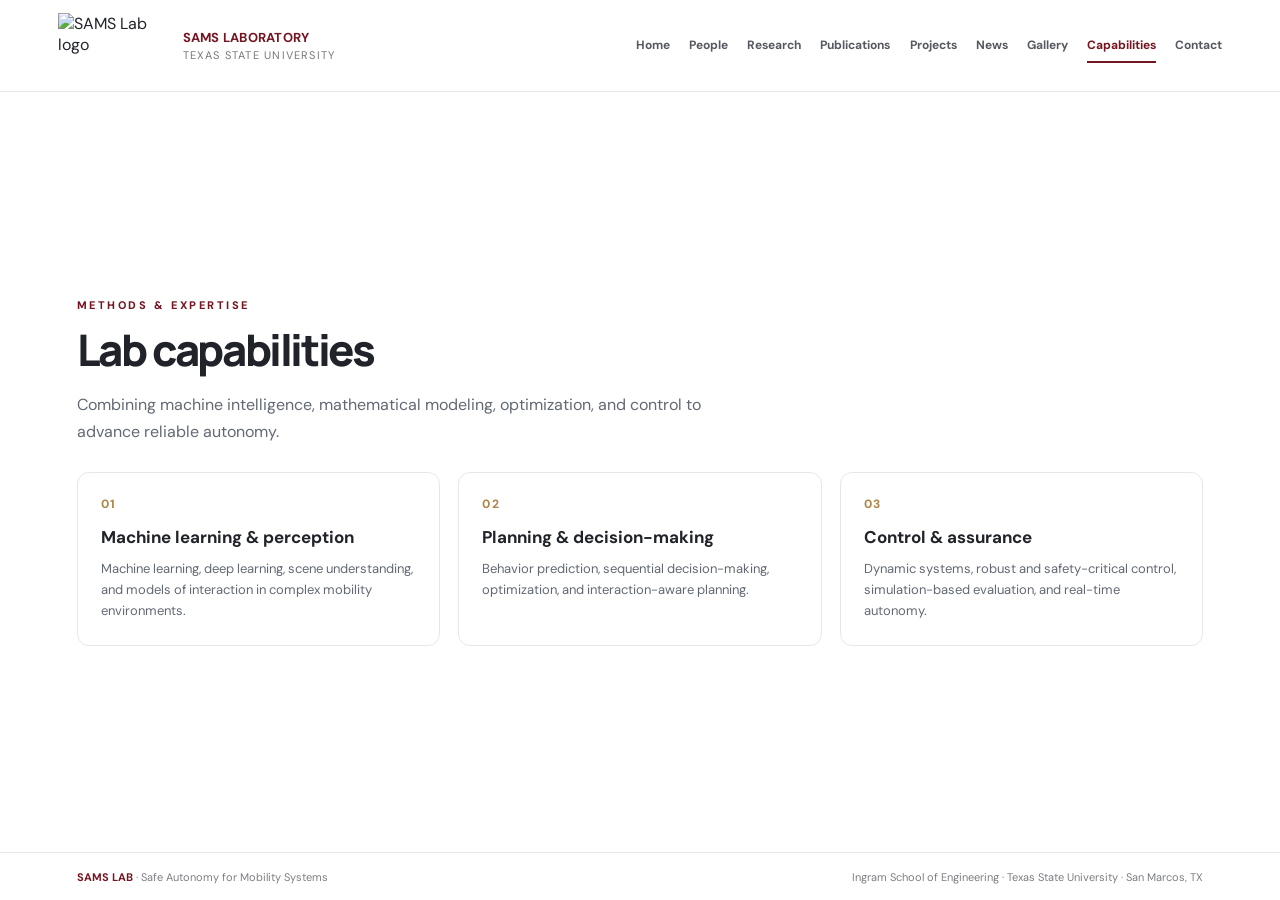
==== capabilities.html @ d5f941f5 "Add files via upload" ====
<!DOCTYPE html><html lang="en"><head><meta charset="UTF-8"><meta name="viewport" content="width=device-width,initial-scale=1"><meta name="theme-color" content="#751521"><title>Capabilities | SAMS Lab — Texas State University</title><meta name="description" content="SAMS Laboratory at Texas State University: safe, intelligent, and human-aware mobility systems."><link rel="stylesheet" href="style.css"></head><body><header><a class="brand" href="index.html"><img src="assets/logo.webp" alt="SAMS Lab logo" ><span class="brand-text"><strong>SAMS Laboratory</strong>Texas State University</span></a><button class="menu" aria-label="Toggle navigation">☰ Menu</button><nav aria-label="Main navigation"><a href="index.html">Home</a><a href="people.html">People</a><a href="research.html">Research</a><a href="publications.html">Publications</a><a href="projects.html">Projects</a><a href="news.html">News</a><a href="gallery.html">Gallery</a><a href="capabilities.html">Capabilities</a><a href="contact.html">Contact</a></nav></header><main><div class="shell"><div class="page-top"><p class="eyebrow">Methods & expertise</p><h1 class="heading">Lab capabilities</h1><p class="lead">Combining machine intelligence, mathematical modeling, optimization, and control to advance reliable autonomy.</p></div><div class="cards"><article class="card"><div class="num">01</div><h3>Machine learning & perception</h3><p>Machine learning, deep learning, scene understanding, and models of interaction in complex mobility environments.</p></article><article class="card"><div class="num">02</div><h3>Planning & decision-making</h3><p>Behavior prediction, sequential decision-making, optimization, and interaction-aware planning.</p></article><article class="card"><div class="num">03</div><h3>Control & assurance</h3><p>Dynamic systems, robust and safety-critical control, simulation-based evaluation, and real-time autonomy.</p></article></div></div></main><footer><span><b>SAMS LAB</b> · Safe Autonomy for Mobility Systems</span><span>Ingram School of Engineering · Texas State University · San Marcos, TX</span></footer><script src="script.js"></script></body></html>
---- style.css ----
@import url('https://fonts.googleapis.com/css2?family=DM+Sans:wght@400;500;600;700&family=Manrope:wght@400;500;600;700;800&display=swap');
:root{--maroon:#751521;--gold:#af8649;--ink:#202329;--muted:#626973;--line:#e9e7e3;--paper:#fff;--soft:#f9f7f5}*{box-sizing:border-box}html,body{margin:0;min-height:100%;font-family:'DM Sans',Arial,sans-serif;color:var(--ink);background:white}body{min-height:100dvh;display:flex;flex-direction:column}a{text-decoration:none;color:inherit}button{font:inherit}header{height:92px;display:flex;align-items:center;justify-content:space-between;gap:18px;padding:12px clamp(22px,4.5vw,80px);border-bottom:1px solid var(--line);background:white;flex-shrink:0}.brand{display:flex;align-items:center;gap:15px;min-width:215px}.brand img{width:110px;height:66px;object-fit:contain}.brand-text{font-size:11px;line-height:1.5;letter-spacing:.11em;text-transform:uppercase;color:#777}.brand-text strong{display:block;font-size:13px;letter-spacing:.02em;color:var(--maroon)}nav{display:flex;gap:clamp(8px,1.5vw,24px);align-items:center;flex-wrap:wrap;justify-content:flex-end}nav a{font-size:12px;font-weight:700;color:#575961;padding:8px 0;border-bottom:2px solid transparent;white-space:nowrap}nav a:hover,nav a.active{color:var(--maroon);border-color:var(--maroon)}.menu{display:none;border:1px solid var(--line);background:white;padding:8px 12px;border-radius:6px}main{flex:1;min-height:0;display:flex;flex-direction:column;justify-content:center;padding:clamp(20px,3vh,36px) clamp(24px,6vw,105px)}.shell{width:100%;max-width:1450px;margin:auto}.eyebrow{font-size:11px;text-transform:uppercase;letter-spacing:.23em;font-weight:800;color:var(--maroon);margin:0 0 13px}.heading{font-family:Manrope,Arial,sans-serif;font-size:clamp(29px,3.4vw,52px);line-height:1.15;letter-spacing:-.055em;margin:0 0 16px;font-weight:800}.lead{color:var(--muted);font-size:clamp(14px,1.25vw,17px);line-height:1.7;max-width:690px}.home-grid{display:grid;grid-template-columns:1.05fr .95fr;align-items:center;gap:5vw}.home-grid .heading{font-size:clamp(37px,4.3vw,68px)}.accent{color:var(--maroon)}.hero-art{background:var(--soft);border-radius:18px;min-height:320px;display:flex;align-items:center;justify-content:center;padding:30px;position:relative;overflow:hidden}.hero-art:after{content:'';position:absolute;width:300px;height:300px;border:1px solid #d6c4b1;border-radius:50%;right:-130px;bottom:-170px}.hero-art img{width:100%;max-height:48vh;object-fit:contain;mix-blend-mode:multiply}.btn{display:inline-flex;align-items:center;justify-content:center;gap:9px;padding:12px 20px;background:var(--maroon);border:1px solid var(--maroon);color:white;border-radius:5px;font-size:13px;font-weight:700;cursor:pointer}.btn.alt{background:white;color:var(--maroon)}.actions{display:flex;gap:12px;margin-top:26px;flex-wrap:wrap}.pills{display:flex;gap:10px;flex-wrap:wrap;margin-top:28px}.pill{font-size:11px;font-weight:700;padding:9px 12px;border:1px solid #e9e3df;border-radius:40px;color:#57535a}.page-top{margin-bottom:26px}.page-top .lead{margin:0}.cards{display:grid;grid-template-columns:repeat(3,minmax(0,1fr));gap:18px}.card{border:1px solid var(--line);border-radius:12px;padding:23px;background:white;min-width:0}.card h3{font-size:17px;line-height:1.3;margin:0 0 10px}.card p{font-size:13px;color:var(--muted);line-height:1.65;margin:0}.card .num{color:var(--gold);font-weight:800;font-size:12px;letter-spacing:.14em;margin-bottom:14px}.research-card{padding:0;overflow:hidden}.research-card img{width:100%;height:clamp(135px,20vh,220px);object-fit:contain;background:#fafafa}.research-card .inside{padding:19px 21px}.research-card h3{font-size:16px}.people-grid{display:grid;grid-template-columns:repeat(4,minmax(0,1fr));gap:18px}.person{padding:0;overflow:hidden}.portrait{height:clamp(150px,26vh,280px);background:#f5f3f1;display:flex;justify-content:center;align-items:center}.portrait img{height:100%;width:100%;object-fit:cover;object-position:center 26%}.portrait.placeholder{color:var(--maroon);font-size:54px;font-weight:800}.person .inside{padding:18px}.role{font-size:10px;text-transform:uppercase;letter-spacing:.12em;font-weight:800;color:var(--maroon);margin-bottom:8px}.person h3{margin-bottom:8px}.person p{font-size:12px}.split{display:grid;grid-template-columns:1fr 1fr;gap:22px}.feature{background:var(--soft);border-radius:12px;padding:28px}.feature h3{margin:0 0 12px}.feature p{color:var(--muted);line-height:1.65;font-size:14px}.bullet{display:flex;gap:12px;align-items:flex-start;margin:14px 0;color:#555;font-size:14px}.dot{width:7px;height:7px;background:var(--gold);border-radius:50%;flex-shrink:0;margin-top:7px}.year{font-size:13px;font-weight:800;color:var(--maroon);margin:18px 0 10px}.pub{padding:16px 20px;border-left:3px solid var(--maroon);background:#fbfaf9;margin-bottom:10px}.pub strong{display:block;font-size:14px}.pub small{color:var(--muted);line-height:1.5}.gallery{display:grid;grid-template-columns:repeat(3,minmax(0,1fr));gap:16px}.gallery figure{margin:0;border:1px solid var(--line);border-radius:10px;overflow:hidden}.gallery img{width:100%;height:clamp(140px,27vh,260px);object-fit:contain}.gallery figcaption{padding:11px 14px;font-size:12px;font-weight:700}.contact-grid{display:grid;grid-template-columns:1fr 1fr;gap:40px}.contact-box{background:var(--soft);padding:30px;border-radius:12px}.contact-box p{line-height:1.8;color:var(--muted)}.mini{font-size:12px;color:var(--muted)}footer{min-height:48px;border-top:1px solid var(--line);padding:12px clamp(24px,6vw,105px);display:flex;align-items:center;justify-content:space-between;gap:12px;font-size:11px;color:#7c7e83;flex-shrink:0}footer b{color:var(--maroon)}@media(min-width:1050px) and (min-height:700px){body{height:100dvh;overflow:hidden}}@media(max-width:1150px){header{height:auto;min-height:85px}nav{gap:10px}nav a{font-size:11px}.brand{min-width:160px}.brand img{width:80px}.brand-text{font-size:9px}}@media(max-width:800px){body{height:auto;overflow:auto}header{min-height:74px}.menu{display:block}nav{display:none;position:absolute;top:74px;left:0;right:0;background:white;z-index:9;padding:18px 25px;box-shadow:0 12px 22px #0001;justify-content:flex-start}nav.open{display:flex}nav a{font-size:13px}main{padding:36px 22px}.home-grid,.split,.contact-grid{grid-template-columns:1fr}.hero-art{min-height:260px}.cards,.people-grid,.gallery{grid-template-columns:repeat(2,minmax(0,1fr))}}@media(max-width:520px){.cards,.people-grid,.gallery{grid-template-columns:1fr}.heading{font-size:33px}.home-grid .heading{font-size:40px}footer{flex-direction:column;text-align:center}}@media(max-height:760px) and (min-width:1050px){main{padding-top:12px;padding-bottom:12px}.page-top{margin-bottom:14px}.heading{font-size:35px}.lead{font-size:13px;line-height:1.5}.card{padding:17px}.research-card{padding:0}.research-card img{height:150px}.person .portrait{height:170px}.hero-art img{max-height:42vh}}
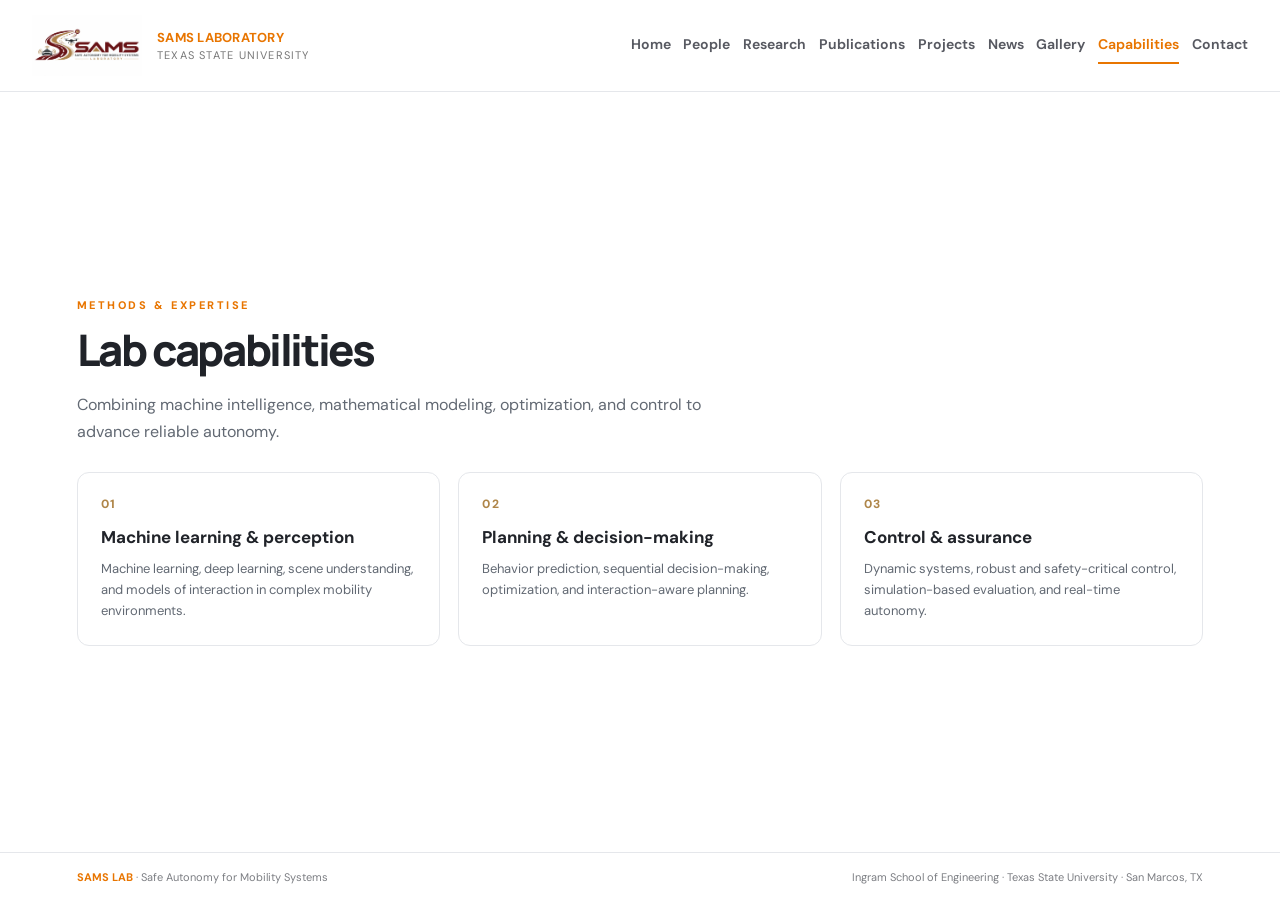
==== commit 15ff5e3b: "fix peoples page and chnage web theme" ====
--- a/capabilities.html
+++ b/capabilities.html
@@ -1 +1 @@
-<!DOCTYPE html><html lang="en"><head><meta charset="UTF-8"><meta name="viewport" content="width=device-width,initial-scale=1"><meta name="theme-color" content="#751521"><title>Capabilities | SAMS Lab — Texas State University</title><meta name="description" content="SAMS Laboratory at Texas State University: safe, intelligent, and human-aware mobility systems."><link rel="stylesheet" href="style.css"></head><body><header><a class="brand" href="index.html"><img src="assets/logo.webp" alt="SAMS Lab logo" ><span class="brand-text"><strong>SAMS Laboratory</strong>Texas State University</span></a><button class="menu" aria-label="Toggle navigation">☰ Menu</button><nav aria-label="Main navigation"><a href="index.html">Home</a><a href="people.html">People</a><a href="research.html">Research</a><a href="publications.html">Publications</a><a href="projects.html">Projects</a><a href="news.html">News</a><a href="gallery.html">Gallery</a><a href="capabilities.html">Capabilities</a><a href="contact.html">Contact</a></nav></header><main><div class="shell"><div class="page-top"><p class="eyebrow">Methods & expertise</p><h1 class="heading">Lab capabilities</h1><p class="lead">Combining machine intelligence, mathematical modeling, optimization, and control to advance reliable autonomy.</p></div><div class="cards"><article class="card"><div class="num">01</div><h3>Machine learning & perception</h3><p>Machine learning, deep learning, scene understanding, and models of interaction in complex mobility environments.</p></article><article class="card"><div class="num">02</div><h3>Planning & decision-making</h3><p>Behavior prediction, sequential decision-making, optimization, and interaction-aware planning.</p></article><article class="card"><div class="num">03</div><h3>Control & assurance</h3><p>Dynamic systems, robust and safety-critical control, simulation-based evaluation, and real-time autonomy.</p></article></div></div></main><footer><span><b>SAMS LAB</b> · Safe Autonomy for Mobility Systems</span><span>Ingram School of Engineering · Texas State University · San Marcos, TX</span></footer><script src="script.js"></script></body></html>+<!DOCTYPE html><html lang="en"><head><meta charset="UTF-8"><meta name="viewport" content="width=device-width,initial-scale=1"><meta name="theme-color" content="#e87500"><title>Capabilities | SAMS Lab — Texas State University</title><meta name="description" content="SAMS Laboratory at Texas State University: safe, intelligent, and human-aware mobility systems."><link rel="stylesheet" href="style.css"></head><body><header><a class="brand" href="index.html"><img src="assets/logo.webp" alt="SAMS Lab logo" ><span class="brand-text"><strong>SAMS Laboratory</strong>Texas State University</span></a><button class="menu" aria-label="Toggle navigation">☰ Menu</button><nav aria-label="Main navigation"><a href="index.html">Home</a><a href="people.html">People</a><a href="research.html">Research</a><a href="publications.html">Publications</a><a href="projects.html">Projects</a><a href="news.html">News</a><a href="gallery.html">Gallery</a><a href="capabilities.html">Capabilities</a><a href="contact.html">Contact</a></nav></header><main><div class="shell"><div class="page-top"><p class="eyebrow">Methods & expertise</p><h1 class="heading">Lab capabilities</h1><p class="lead">Combining machine intelligence, mathematical modeling, optimization, and control to advance reliable autonomy.</p></div><div class="cards"><article class="card"><div class="num">01</div><h3>Machine learning & perception</h3><p>Machine learning, deep learning, scene understanding, and models of interaction in complex mobility environments.</p></article><article class="card"><div class="num">02</div><h3>Planning & decision-making</h3><p>Behavior prediction, sequential decision-making, optimization, and interaction-aware planning.</p></article><article class="card"><div class="num">03</div><h3>Control & assurance</h3><p>Dynamic systems, robust and safety-critical control, simulation-based evaluation, and real-time autonomy.</p></article></div></div></main><footer><span><b>SAMS LAB</b> · Safe Autonomy for Mobility Systems</span><span>Ingram School of Engineering · Texas State University · San Marcos, TX</span></footer><script src="script.js"></script></body></html>
--- a/style.css
+++ b/style.css
@@ -1,2 +1,42 @@
 @import url('https://fonts.googleapis.com/css2?family=DM+Sans:wght@400;500;600;700&family=Manrope:wght@400;500;600;700;800&display=swap');
-:root{--maroon:#751521;--gold:#af8649;--ink:#202329;--muted:#626973;--line:#e9e7e3;--paper:#fff;--soft:#f9f7f5}*{box-sizing:border-box}html,body{margin:0;min-height:100%;font-family:'DM Sans',Arial,sans-serif;color:var(--ink);background:white}body{min-height:100dvh;display:flex;flex-direction:column}a{text-decoration:none;color:inherit}button{font:inherit}header{height:92px;display:flex;align-items:center;justify-content:space-between;gap:18px;padding:12px clamp(22px,4.5vw,80px);border-bottom:1px solid var(--line);background:white;flex-shrink:0}.brand{display:flex;align-items:center;gap:15px;min-width:215px}.brand img{width:110px;height:66px;object-fit:contain}.brand-text{font-size:11px;line-height:1.5;letter-spacing:.11em;text-transform:uppercase;color:#777}.brand-text strong{display:block;font-size:13px;letter-spacing:.02em;color:var(--maroon)}nav{display:flex;gap:clamp(8px,1.5vw,24px);align-items:center;flex-wrap:wrap;justify-content:flex-end}nav a{font-size:12px;font-weight:700;color:#575961;padding:8px 0;border-bottom:2px solid transparent;white-space:nowrap}nav a:hover,nav a.active{color:var(--maroon);border-color:var(--maroon)}.menu{display:none;border:1px solid var(--line);background:white;padding:8px 12px;border-radius:6px}main{flex:1;min-height:0;display:flex;flex-direction:column;justify-content:center;padding:clamp(20px,3vh,36px) clamp(24px,6vw,105px)}.shell{width:100%;max-width:1450px;margin:auto}.eyebrow{font-size:11px;text-transform:uppercase;letter-spacing:.23em;font-weight:800;color:var(--maroon);margin:0 0 13px}.heading{font-family:Manrope,Arial,sans-serif;font-size:clamp(29px,3.4vw,52px);line-height:1.15;letter-spacing:-.055em;margin:0 0 16px;font-weight:800}.lead{color:var(--muted);font-size:clamp(14px,1.25vw,17px);line-height:1.7;max-width:690px}.home-grid{display:grid;grid-template-columns:1.05fr .95fr;align-items:center;gap:5vw}.home-grid .heading{font-size:clamp(37px,4.3vw,68px)}.accent{color:var(--maroon)}.hero-art{background:var(--soft);border-radius:18px;min-height:320px;display:flex;align-items:center;justify-content:center;padding:30px;position:relative;overflow:hidden}.hero-art:after{content:'';position:absolute;width:300px;height:300px;border:1px solid #d6c4b1;border-radius:50%;right:-130px;bottom:-170px}.hero-art img{width:100%;max-height:48vh;object-fit:contain;mix-blend-mode:multiply}.btn{display:inline-flex;align-items:center;justify-content:center;gap:9px;padding:12px 20px;background:var(--maroon);border:1px solid var(--maroon);color:white;border-radius:5px;font-size:13px;font-weight:700;cursor:pointer}.btn.alt{background:white;color:var(--maroon)}.actions{display:flex;gap:12px;margin-top:26px;flex-wrap:wrap}.pills{display:flex;gap:10px;flex-wrap:wrap;margin-top:28px}.pill{font-size:11px;font-weight:700;padding:9px 12px;border:1px solid #e9e3df;border-radius:40px;color:#57535a}.page-top{margin-bottom:26px}.page-top .lead{margin:0}.cards{display:grid;grid-template-columns:repeat(3,minmax(0,1fr));gap:18px}.card{border:1px solid var(--line);border-radius:12px;padding:23px;background:white;min-width:0}.card h3{font-size:17px;line-height:1.3;margin:0 0 10px}.card p{font-size:13px;color:var(--muted);line-height:1.65;margin:0}.card .num{color:var(--gold);font-weight:800;font-size:12px;letter-spacing:.14em;margin-bottom:14px}.research-card{padding:0;overflow:hidden}.research-card img{width:100%;height:clamp(135px,20vh,220px);object-fit:contain;background:#fafafa}.research-card .inside{padding:19px 21px}.research-card h3{font-size:16px}.people-grid{display:grid;grid-template-columns:repeat(4,minmax(0,1fr));gap:18px}.person{padding:0;overflow:hidden}.portrait{height:clamp(150px,26vh,280px);background:#f5f3f1;display:flex;justify-content:center;align-items:center}.portrait img{height:100%;width:100%;object-fit:cover;object-position:center 26%}.portrait.placeholder{color:var(--maroon);font-size:54px;font-weight:800}.person .inside{padding:18px}.role{font-size:10px;text-transform:uppercase;letter-spacing:.12em;font-weight:800;color:var(--maroon);margin-bottom:8px}.person h3{margin-bottom:8px}.person p{font-size:12px}.split{display:grid;grid-template-columns:1fr 1fr;gap:22px}.feature{background:var(--soft);border-radius:12px;padding:28px}.feature h3{margin:0 0 12px}.feature p{color:var(--muted);line-height:1.65;font-size:14px}.bullet{display:flex;gap:12px;align-items:flex-start;margin:14px 0;color:#555;font-size:14px}.dot{width:7px;height:7px;background:var(--gold);border-radius:50%;flex-shrink:0;margin-top:7px}.year{font-size:13px;font-weight:800;color:var(--maroon);margin:18px 0 10px}.pub{padding:16px 20px;border-left:3px solid var(--maroon);background:#fbfaf9;margin-bottom:10px}.pub strong{display:block;font-size:14px}.pub small{color:var(--muted);line-height:1.5}.gallery{display:grid;grid-template-columns:repeat(3,minmax(0,1fr));gap:16px}.gallery figure{margin:0;border:1px solid var(--line);border-radius:10px;overflow:hidden}.gallery img{width:100%;height:clamp(140px,27vh,260px);object-fit:contain}.gallery figcaption{padding:11px 14px;font-size:12px;font-weight:700}.contact-grid{display:grid;grid-template-columns:1fr 1fr;gap:40px}.contact-box{background:var(--soft);padding:30px;border-radius:12px}.contact-box p{line-height:1.8;color:var(--muted)}.mini{font-size:12px;color:var(--muted)}footer{min-height:48px;border-top:1px solid var(--line);padding:12px clamp(24px,6vw,105px);display:flex;align-items:center;justify-content:space-between;gap:12px;font-size:11px;color:#7c7e83;flex-shrink:0}footer b{color:var(--maroon)}@media(min-width:1050px) and (min-height:700px){body{height:100dvh;overflow:hidden}}@media(max-width:1150px){header{height:auto;min-height:85px}nav{gap:10px}nav a{font-size:11px}.brand{min-width:160px}.brand img{width:80px}.brand-text{font-size:9px}}@media(max-width:800px){body{height:auto;overflow:auto}header{min-height:74px}.menu{display:block}nav{display:none;position:absolute;top:74px;left:0;right:0;background:white;z-index:9;padding:18px 25px;box-shadow:0 12px 22px #0001;justify-content:flex-start}nav.open{display:flex}nav a{font-size:13px}main{padding:36px 22px}.home-grid,.split,.contact-grid{grid-template-columns:1fr}.hero-art{min-height:260px}.cards,.people-grid,.gallery{grid-template-columns:repeat(2,minmax(0,1fr))}}@media(max-width:520px){.cards,.people-grid,.gallery{grid-template-columns:1fr}.heading{font-size:33px}.home-grid .heading{font-size:40px}footer{flex-direction:column;text-align:center}}@media(max-height:760px) and (min-width:1050px){main{padding-top:12px;padding-bottom:12px}.page-top{margin-bottom:14px}.heading{font-size:35px}.lead{font-size:13px;line-height:1.5}.card{padding:17px}.research-card{padding:0}.research-card img{height:150px}.person .portrait{height:170px}.hero-art img{max-height:42vh}}+:root{--orange:#e87500;--gold:#af8649;--ink:#202329;--muted:#626973;--line:#e5e7eb;--paper:#fff;--soft:#ffffff}*{box-sizing:border-box}html,body{margin:0;min-height:100%;font-family:'DM Sans',Arial,sans-serif;color:var(--ink);background:white}body{min-height:100dvh;display:flex;flex-direction:column}a{text-decoration:none;color:inherit}button{font:inherit}header{height:92px;display:flex;align-items:center;justify-content:space-between;gap:18px;padding:12px clamp(22px,4.5vw,80px);border-bottom:1px solid var(--line);background:white;flex-shrink:0}.brand{display:flex;align-items:center;gap:15px;min-width:215px}.brand img{width:110px;height:66px;object-fit:contain}.brand-text{font-size:11px;line-height:1.5;letter-spacing:.11em;text-transform:uppercase;color:#777}.brand-text strong{display:block;font-size:13px;letter-spacing:.02em;color:var(--orange)}nav{display:flex;gap:clamp(8px,1.5vw,24px);align-items:center;flex-wrap:wrap;justify-content:flex-end}nav a{font-size:12px;font-weight:700;color:#575961;padding:8px 0;border-bottom:2px solid transparent;white-space:nowrap}nav a:hover,nav a.active{color:var(--orange);border-color:var(--orange)}.menu{display:none;border:1px solid var(--line);background:white;padding:8px 12px;border-radius:6px}main{flex:1;min-height:0;display:flex;flex-direction:column;justify-content:center;padding:clamp(20px,3vh,36px) clamp(24px,6vw,105px)}.shell{width:100%;max-width:1450px;margin:auto}.eyebrow{font-size:11px;text-transform:uppercase;letter-spacing:.23em;font-weight:800;color:var(--orange);margin:0 0 13px}.heading{font-family:Manrope,Arial,sans-serif;font-size:clamp(29px,3.4vw,52px);line-height:1.15;letter-spacing:-.055em;margin:0 0 16px;font-weight:800}.lead{color:var(--muted);font-size:clamp(14px,1.25vw,17px);line-height:1.7;max-width:690px}.home-grid{display:grid;grid-template-columns:1.05fr .95fr;align-items:center;gap:5vw}.home-grid .heading{font-size:clamp(37px,4.3vw,68px)}.accent{color:var(--orange)}.hero-art{background:var(--soft);border-radius:18px;min-height:320px;display:flex;align-items:center;justify-content:center;padding:30px;position:relative;overflow:hidden}.hero-art:after{content:'';position:absolute;width:300px;height:300px;border:1px solid #d6c4b1;border-radius:50%;right:-130px;bottom:-170px}.hero-art img{width:100%;max-height:48vh;object-fit:contain;mix-blend-mode:multiply}.btn{display:inline-flex;align-items:center;justify-content:center;gap:9px;padding:12px 20px;background:var(--orange);border:1px solid var(--orange);color:white;border-radius:5px;font-size:13px;font-weight:700;cursor:pointer}.btn.alt{background:white;color:var(--orange)}.actions{display:flex;gap:12px;margin-top:26px;flex-wrap:wrap}.pills{display:flex;gap:10px;flex-wrap:wrap;margin-top:28px}.pill{font-size:11px;font-weight:700;padding:9px 12px;border:1px solid #e5e7eb;border-radius:40px;color:#57535a}.page-top{margin-bottom:26px}.page-top .lead{margin:0}.cards{display:grid;grid-template-columns:repeat(3,minmax(0,1fr));gap:18px}.card{border:1px solid var(--line);border-radius:12px;padding:23px;background:white;min-width:0}.card h3{font-size:17px;line-height:1.3;margin:0 0 10px}.card p{font-size:13px;color:var(--muted);line-height:1.65;margin:0}.card .num{color:var(--gold);font-weight:800;font-size:12px;letter-spacing:.14em;margin-bottom:14px}.research-card{padding:0;overflow:hidden}.research-card img{width:100%;height:clamp(135px,20vh,220px);object-fit:contain;background:#ffffff}.research-card .inside{padding:19px 21px}.research-card h3{font-size:16px}.people-grid{display:grid;grid-template-columns:repeat(4,minmax(0,1fr));gap:18px}.person{padding:0;overflow:hidden}.portrait{height:clamp(150px,26vh,280px);background:#ffffff;display:flex;justify-content:center;align-items:center}.portrait img{height:100%;width:100%;object-fit:cover;object-position:center 26%}.portrait.placeholder{color:var(--orange);font-size:54px;font-weight:800}.person .inside{padding:18px}.role{font-size:10px;text-transform:uppercase;letter-spacing:.12em;font-weight:800;color:var(--orange);margin-bottom:8px}.person h3{margin-bottom:8px}.person p{font-size:12px}.split{display:grid;grid-template-columns:1fr 1fr;gap:22px}.feature{background:var(--soft);border-radius:12px;padding:28px}.feature h3{margin:0 0 12px}.feature p{color:var(--muted);line-height:1.65;font-size:14px}.bullet{display:flex;gap:12px;align-items:flex-start;margin:14px 0;color:#555;font-size:14px}.dot{width:7px;height:7px;background:var(--gold);border-radius:50%;flex-shrink:0;margin-top:7px}.year{font-size:13px;font-weight:800;color:var(--orange);margin:18px 0 10px}.pub{padding:16px 20px;border-left:3px solid var(--orange);background:#ffffff;margin-bottom:10px}.pub strong{display:block;font-size:14px}.pub small{color:var(--muted);line-height:1.5}.gallery{display:grid;grid-template-columns:repeat(3,minmax(0,1fr));gap:16px}.gallery figure{margin:0;border:1px solid var(--line);border-radius:10px;overflow:hidden}.gallery img{width:100%;height:clamp(140px,27vh,260px);object-fit:contain}.gallery figcaption{padding:11px 14px;font-size:12px;font-weight:700}.contact-grid{display:grid;grid-template-columns:1fr 1fr;gap:40px}.contact-box{background:var(--soft);padding:30px;border-radius:12px}.contact-box p{line-height:1.8;color:var(--muted)}.mini{font-size:12px;color:var(--muted)}footer{min-height:48px;border-top:1px solid var(--line);padding:12px clamp(24px,6vw,105px);display:flex;align-items:center;justify-content:space-between;gap:12px;font-size:11px;color:#7c7e83;flex-shrink:0}footer b{color:var(--orange)}@media(min-width:1050px) and (min-height:700px){body{height:100dvh;overflow:hidden}}@media(max-width:1150px){header{height:auto;min-height:85px}nav{gap:10px}nav a{font-size:11px}.brand{min-width:160px}.brand img{width:80px}.brand-text{font-size:9px}}@media(max-width:800px){body{height:auto;overflow:auto}header{min-height:74px}.menu{display:block}nav{display:none;position:absolute;top:74px;left:0;right:0;background:white;z-index:9;padding:18px 25px;box-shadow:0 12px 22px #0001;justify-content:flex-start}nav.open{display:flex}nav a{font-size:13px}main{padding:36px 22px}.home-grid,.split,.contact-grid{grid-template-columns:1fr}.hero-art{min-height:260px}.cards,.people-grid,.gallery{grid-template-columns:repeat(2,minmax(0,1fr))}}@media(max-width:520px){.cards,.people-grid,.gallery{grid-template-columns:1fr}.heading{font-size:33px}.home-grid .heading{font-size:40px}footer{flex-direction:column;text-align:center}}@media(max-height:760px) and (min-width:1050px){main{padding-top:12px;padding-bottom:12px}.page-top{margin-bottom:14px}.heading{font-size:35px}.lead{font-size:13px;line-height:1.5}.card{padding:17px}.research-card{padding:0}.research-card img{height:150px}.person .portrait{height:170px}.hero-art img{max-height:42vh}}
+/* People page: academic hierarchy */
+.people-hierarchy{display:grid;gap:18px}
+.people-section{min-width:0}
+.section-label{font-size:12px;text-transform:uppercase;letter-spacing:.16em;color:var(--orange);border-bottom:1px solid var(--line);padding-bottom:8px;margin:0 0 12px}
+.people-row{display:grid;grid-template-columns:repeat(2,minmax(0,1fr));gap:16px}
+.people-row .person{display:flex;min-height:145px}
+.people-row .portrait{height:auto;min-height:145px;width:132px;flex:0 0 132px}
+.people-row .portrait img{object-position:center 25%}
+.people-row .inside{padding:14px 17px}
+.people-row .inside p{line-height:1.5}
+.person-link{color:var(--orange);font-weight:700}
+.people-row .inside p+p{margin-top:8px}
+@media(min-width:1050px) and (min-height:700px){.people-hierarchy{gap:clamp(10px,2vh,20px)}.people-row .person{min-height:clamp(115px,17vh,165px)}}
+@media(max-width:700px){.people-row{grid-template-columns:1fr}.people-row .portrait{width:120px;flex-basis:120px}}
+
+/* Home page gallery preview */
+.home-gallery{margin-top:clamp(18px,3vh,35px);padding-bottom:16px}
+.home-gallery-header{display:flex;align-items:end;justify-content:space-between;gap:14px;margin-bottom:12px}
+.home-gallery-header .eyebrow{margin:0 0 4px}.home-gallery-header h2{font-size:clamp(18px,2vw,25px);margin:0;letter-spacing:-.035em}
+.gallery-more{font-size:13px;color:var(--orange,#e87500);text-decoration:none;font-weight:600;white-space:nowrap}
+.home-gallery-grid{display:grid;grid-template-columns:repeat(3,minmax(0,1fr));gap:14px}
+.home-gallery-grid a{display:block;min-width:0;color:inherit;text-decoration:none;border:1px solid #e6e7ea;border-radius:12px;overflow:hidden;background:white}
+.home-gallery-grid img{width:100%;height:clamp(100px,17vh,185px);object-fit:cover;display:block}
+.home-gallery-grid span{display:block;font-size:12px;font-weight:650;padding:10px 12px}
+@media(max-width:650px){.home-gallery-grid{grid-template-columns:1fr}.home-gallery-grid img{height:155px}.home-gallery{padding-bottom:25px}}
+
+.academic-home{max-width:1300px;margin:0 auto}.academic-intro{max-width:900px;margin:0 0 clamp(22px,4vh,46px)}.academic-intro h1{font-family:Manrope,Arial,sans-serif;font-size:clamp(31px,3.5vw,53px);line-height:1.17;letter-spacing:-.04em;font-weight:750;margin:0 0 16px}.academic-intro>p:not(.eyebrow){font-size:clamp(14px,1.3vw,18px);line-height:1.7;color:var(--muted);max-width:810px;margin:0 0 15px}.academic-link,.academic-heading>a{color:var(--orange);font-weight:700;font-size:13px}.academic-heading{display:flex;justify-content:space-between;align-items:baseline;gap:16px;margin-bottom:15px;border-bottom:1px solid var(--line);padding-bottom:12px}.academic-heading h2{font-size:clamp(20px,2vw,27px);margin:0;font-weight:750}.academic-gallery{display:grid;grid-template-columns:repeat(3,minmax(0,1fr));gap:20px}.academic-gallery a{display:block;min-width:0}.academic-gallery img{display:block;width:100%;height:clamp(150px,26vh,290px);object-fit:cover;border-radius:3px;transition:transform .25s ease,box-shadow .25s ease}.academic-gallery a:hover img{transform:translateY(-4px);box-shadow:0 12px 25px #0002}.academic-gallery strong{display:block;font-size:clamp(13px,1.25vw,17px);font-weight:700;margin-top:12px;line-height:1.4}
+.people-row .person{transition:transform .23s ease,box-shadow .23s ease,border-color .23s ease;position:relative}.people-row .person:hover{transform:translateY(-6px) scale(1.012);box-shadow:0 15px 32px rgba(32,35,41,.13);border-color:#f5cda6;z-index:1}.social-links{display:flex;gap:10px;align-items:center}.social-icon{display:inline-flex;width:30px;height:30px;align-items:center;justify-content:center;border:1px solid #e5e7eb;border-radius:50%;color:var(--orange);background:#fff;transition:background .2s,color .2s,transform .2s}.social-icon svg{width:16px;height:16px}.social-icon:not(.unavailable):hover{background:var(--orange);color:#fff;transform:translateY(-2px)}.social-icon.unavailable{opacity:.34;cursor:not-allowed}.people-row .inside{display:flex;flex-direction:column;align-items:flex-start}.people-row .inside .social-links{margin-top:auto;padding-top:10px}
+@media(max-width:800px){.academic-gallery{gap:12px}.academic-gallery img{height:180px}}@media(max-width:650px){.academic-gallery{grid-template-columns:1fr}.academic-gallery img{height:210px}.academic-intro{margin-bottom:28px}}@media(prefers-reduced-motion:reduce){.people-row .person,.social-icon,.academic-gallery img{transition:none}.people-row .person:hover,.academic-gallery a:hover img{transform:none}}
+/* 2026-10-29: People page overflow and readable navigation */
+nav a{font-size:15px;line-height:1.35;font-weight:650}
+nav{gap:clamp(9px,1vw,18px)}
+header{padding-left:clamp(18px,2.5vw,48px);padding-right:clamp(18px,2.5vw,48px)}
+@media(min-width:1050px) and (min-height:700px){body:has(.people-hierarchy){height:auto;min-height:100dvh;overflow-y:auto}body:has(.people-hierarchy) main{justify-content:flex-start}}
+body:has(.people-hierarchy) main{padding-top:35px;padding-bottom:45px}
+.people-hierarchy{gap:25px}.people-section{overflow:visible}.people-row .person{min-width:0}.people-row .inside{min-width:0;flex:1}.people-row .inside h3,.people-row .inside p{overflow-wrap:anywhere}
+@media(max-width:1350px){header{flex-wrap:wrap;height:auto;min-height:92px;justify-content:center}.brand{margin-right:auto}nav{flex:1;justify-content:flex-end}nav a{font-size:14px}}
+@media(max-width:1050px){nav a{font-size:14px}}
+@media(max-width:800px){header{justify-content:space-between}.menu{margin-left:auto}nav{flex:none;width:100%}nav a{font-size:16px}.people-row .person{min-height:155px}}
+@media(max-width:470px){.people-row .person{flex-direction:column}.people-row .portrait{width:100%;height:220px;flex-basis:auto}.people-row .inside{width:100%}}
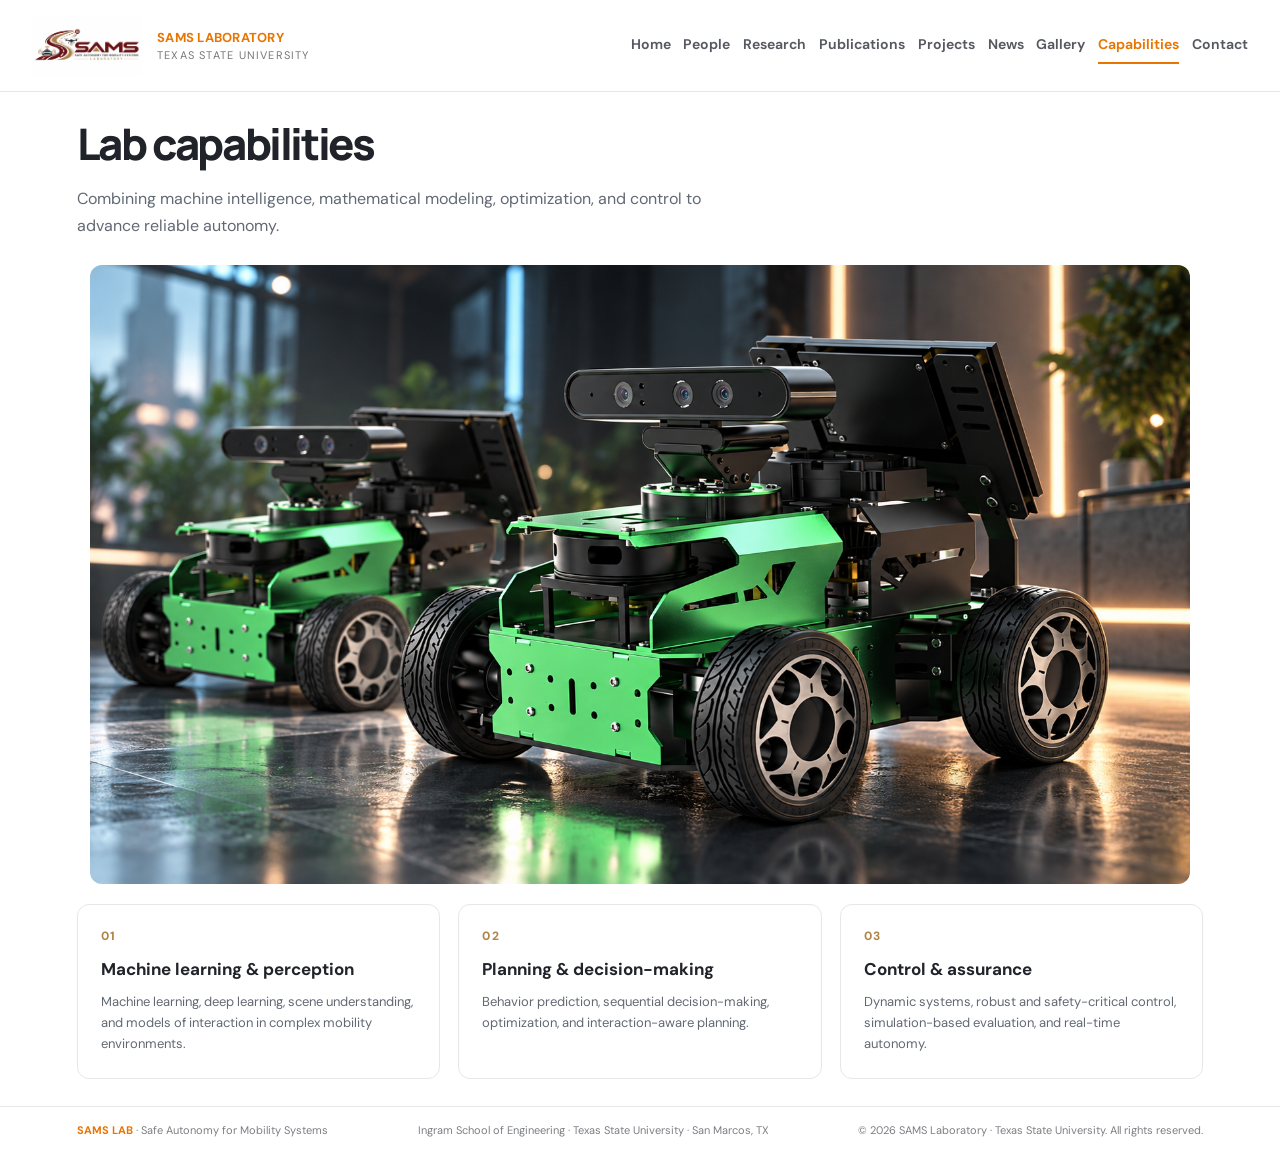
==== commit 4ebdf477: "updates based on professor's request" ====
--- a/capabilities.html
+++ b/capabilities.html
@@ -1 +1 @@
-<!DOCTYPE html><html lang="en"><head><meta charset="UTF-8"><meta name="viewport" content="width=device-width,initial-scale=1"><meta name="theme-color" content="#e87500"><title>Capabilities | SAMS Lab — Texas State University</title><meta name="description" content="SAMS Laboratory at Texas State University: safe, intelligent, and human-aware mobility systems."><link rel="stylesheet" href="style.css"></head><body><header><a class="brand" href="index.html"><img src="assets/logo.webp" alt="SAMS Lab logo" ><span class="brand-text"><strong>SAMS Laboratory</strong>Texas State University</span></a><button class="menu" aria-label="Toggle navigation">☰ Menu</button><nav aria-label="Main navigation"><a href="index.html">Home</a><a href="people.html">People</a><a href="research.html">Research</a><a href="publications.html">Publications</a><a href="projects.html">Projects</a><a href="news.html">News</a><a href="gallery.html">Gallery</a><a href="capabilities.html">Capabilities</a><a href="contact.html">Contact</a></nav></header><main><div class="shell"><div class="page-top"><p class="eyebrow">Methods & expertise</p><h1 class="heading">Lab capabilities</h1><p class="lead">Combining machine intelligence, mathematical modeling, optimization, and control to advance reliable autonomy.</p></div><div class="cards"><article class="card"><div class="num">01</div><h3>Machine learning & perception</h3><p>Machine learning, deep learning, scene understanding, and models of interaction in complex mobility environments.</p></article><article class="card"><div class="num">02</div><h3>Planning & decision-making</h3><p>Behavior prediction, sequential decision-making, optimization, and interaction-aware planning.</p></article><article class="card"><div class="num">03</div><h3>Control & assurance</h3><p>Dynamic systems, robust and safety-critical control, simulation-based evaluation, and real-time autonomy.</p></article></div></div></main><footer><span><b>SAMS LAB</b> · Safe Autonomy for Mobility Systems</span><span>Ingram School of Engineering · Texas State University · San Marcos, TX</span></footer><script src="script.js"></script></body></html>+<!DOCTYPE html><html lang="en"><head><meta charset="UTF-8"><meta name="viewport" content="width=device-width,initial-scale=1"><meta name="theme-color" content="#e87500"><title>Capabilities | SAMS Lab — Texas State University</title><meta name="description" content="SAMS Laboratory at Texas State University: safe, intelligent, and human-aware mobility systems."><link rel="stylesheet" href="style.css"></head><body><header><a class="brand" href="index.html"><img src="assets/logo.webp" alt="SAMS Lab logo" ><span class="brand-text"><strong>SAMS Laboratory</strong>Texas State University</span></a><button class="menu" aria-label="Toggle navigation">☰ Menu</button><nav aria-label="Main navigation"><a href="index.html">Home</a><a href="people.html">People</a><a href="research.html">Research</a><a href="publications.html">Publications</a><a href="projects.html">Projects</a><a href="news.html">News</a><a href="gallery.html">Gallery</a><a href="capabilities.html">Capabilities</a><a href="contact.html">Contact</a></nav></header><main><div class="shell"><div class="page-top"><h1 class="heading">Lab capabilities</h1><p class="lead">Combining machine intelligence, mathematical modeling, optimization, and control to advance reliable autonomy.</p></div><div class="sams-media-frame"><img class="sams-media" src="assets/robotic-rovers.png" alt="Two green autonomous mobile robotic rover platforms with onboard cameras and sensors" loading="lazy"></div><div class="cards"><article class="card"><div class="num">01</div><h3>Machine learning & perception</h3><p>Machine learning, deep learning, scene understanding, and models of interaction in complex mobility environments.</p></article><article class="card"><div class="num">02</div><h3>Planning & decision-making</h3><p>Behavior prediction, sequential decision-making, optimization, and interaction-aware planning.</p></article><article class="card"><div class="num">03</div><h3>Control & assurance</h3><p>Dynamic systems, robust and safety-critical control, simulation-based evaluation, and real-time autonomy.</p></article></div></div></main><footer><span><b>SAMS LAB</b> · Safe Autonomy for Mobility Systems</span><span>Ingram School of Engineering · Texas State University · San Marcos, TX</span><span>© 2026 SAMS Laboratory · Texas State University. All rights reserved.</span></footer><script src="script.js"></script></body></html>
--- a/style.css
+++ b/style.css
@@ -40,3 +40,92 @@
 @media(max-width:1050px){nav a{font-size:14px}}
 @media(max-width:800px){header{justify-content:space-between}.menu{margin-left:auto}nav{flex:none;width:100%}nav a{font-size:16px}.people-row .person{min-height:155px}}
 @media(max-width:470px){.people-row .person{flex-direction:column}.people-row .portrait{width:100%;height:220px;flex-basis:auto}.people-row .inside{width:100%}}
+
+/* November 2026 site additions */
+.sams-section{margin:46px 0}.sams-section h2{margin:0 0 16px}.sams-media{display:block;width:100%;height:auto;border-radius:12px}.sams-media-frame{max-width:1100px;margin:20px auto}.sams-news-grid{display:grid;grid-template-columns:repeat(auto-fit,minmax(230px,1fr));gap:18px}.sams-news-item{padding:22px;border:1px solid #dedede;border-radius:12px;background:#fff}.sams-news-item h3{margin:8px 0}.sams-news-item .sams-date{color:#b45c00;font-weight:700;font-size:.85rem}.sams-news-item p{line-height:1.6}.sams-news-item a{color:inherit}.sams-image-caption{font-size:.9rem;opacity:.8;margin-top:9px}
+
+/* ===== Nov 2026 fixes ===== */
+/* let every page scroll (old fixed-height layout clipped content, hiding the header image) */
+@media(min-width:1050px) and (min-height:700px){body{height:auto;min-height:100dvh;overflow-y:auto}}
+body{overflow-x:hidden}
+main{justify-content:flex-start}
+
+/* full-bleed images: touch left & right edges of the window */
+.hero-banner{width:100%;line-height:0;background:#fff}
+.hero-banner img{display:block;width:100%;height:auto}
+.full-bleed{width:100vw;position:relative;left:50%;margin:20px 0 26px -50vw;line-height:0}
+.full-bleed img{display:block;width:100%;height:auto;border-radius:0}
+body.home main{padding-top:clamp(20px,3vh,36px)}
+
+/* hover pop-out */
+.research-card,.gallery figure,.cards>.card{transition:transform .25s ease,box-shadow .25s ease,border-color .25s ease;position:relative}
+.research-card:hover,.gallery figure:hover,.cards>.card:hover{transform:translateY(-8px) scale(1.04);box-shadow:0 18px 38px rgba(32,35,41,.22);border-color:#f5cda6;z-index:5}
+.gallery figure{background:#fff}
+@media(prefers-reduced-motion:reduce){.research-card,.gallery figure,.cards>.card{transition:none}.research-card:hover,.gallery figure:hover,.cards>.card:hover{transform:none}}
+
+/* ===== Overlay heroes (home + projects) ===== */
+.hero-overlay{position:relative;width:100%;overflow:hidden;display:flex;align-items:center;min-height:clamp(360px,34vw,560px);padding:clamp(28px,5vw,70px) clamp(24px,6vw,105px);background:#111;color:#fff}
+.hero-overlay .hero-bg{position:absolute;inset:0;width:100%;height:100%;object-fit:cover;object-position:center top}
+.hero-overlay::before{content:'';position:absolute;inset:0;z-index:1;background:linear-gradient(90deg,rgba(8,10,16,.74) 0%,rgba(8,10,16,.58) 55%,rgba(8,10,16,.48) 100%)}
+.hero-overlay .hero-content{position:relative;z-index:2;width:100%;max-width:1300px;margin:0 auto}
+.hero-overlay h1,.hero-overlay h3{color:#fff}
+.hero-overlay .academic-intro{margin:0 auto}
+.hero-overlay .academic-intro>p:not(.eyebrow),.hero-overlay .lead{color:#e8eaee}
+.hero-overlay .academic-link{color:#ffb15c}
+.hero-overlay .page-top{margin-bottom:28px}
+.hero-overlay .heading{color:#fff}
+.hero-overlay .card{background:rgba(255,255,255,.12);border-color:rgba(255,255,255,.28);backdrop-filter:blur(6px);-webkit-backdrop-filter:blur(6px)}
+.hero-overlay .card p{color:#e8eaee}
+.hero-overlay .card .num{color:#ffb15c}
+.hero-overlay .cards>.card:hover{background:rgba(255,255,255,.2);border-color:#ffb15c}
+main.overlay-page{padding:0;justify-content:flex-start}
+main.overlay-page .hero-overlay{flex:1}
+
+/* contact: plain email text */
+.email-link{color:var(--orange);font-weight:700;font-size:1.05rem;word-break:break-all}
+.email-link:hover{text-decoration:underline}
+
+/* News items pop out on hover (home + news pages) */
+.sams-news-item{transition:transform .25s ease,box-shadow .25s ease,border-color .25s ease;position:relative}
+.sams-news-item:hover{transform:translateY(-8px) scale(1.04);box-shadow:0 18px 38px rgba(32,35,41,.22);border-color:#f5cda6;z-index:5}
+@media(prefers-reduced-motion:reduce){.sams-news-item{transition:none}.sams-news-item:hover{transform:none}}
+
+/* Latest News overlaid in home hero */
+.hero-overlay .hero-news{margin:clamp(18px,3vh,32px) 0 0}
+.hero-overlay .hero-news h2{color:#fff;font-size:clamp(18px,1.8vw,24px);margin:0 0 12px}
+.hero-overlay .hero-news .sams-news-grid{gap:16px}
+.hero-overlay .hero-news .sams-news-item{background:rgba(255,255,255,.12);border-color:rgba(255,255,255,.28);color:#fff;backdrop-filter:blur(6px);-webkit-backdrop-filter:blur(6px);padding:16px 18px}
+.hero-overlay .hero-news .sams-news-item h3{font-size:15px;margin:6px 0;color:#fff}
+.hero-overlay .hero-news .sams-news-item p{font-size:13px;line-height:1.5;color:#e8eaee;margin:0}
+.hero-overlay .hero-news .sams-news-item .sams-date{color:#ffb15c}
+.hero-overlay .hero-news .sams-news-item:hover{background:rgba(255,255,255,.2);border-color:#ffb15c}
+.hero-overlay .hero-news-link{margin:14px 0 0}
+/* keep home title clear of the logo in the header image */
+body.home .hero-overlay{padding-top:clamp(70px,9vw,135px);padding-bottom:clamp(28px,4vw,56px)}
+
+/* ===== Research Areas slideshow with side peeks ===== */
+.ra-carousel{--w:58%;--gap:24px;position:relative;max-width:1300px;margin:0 auto}
+.ra-stage{position:relative;width:100%;padding-top:calc(var(--w) * 9 / 16 + 66px);overflow:hidden}
+.ra-slide{position:absolute;top:0;left:calc((100% - var(--w)) / 2);width:var(--w);display:block;text-align:center;transform:translateX(calc(var(--o,0) * (100% + var(--gap)))) scale(var(--sc,1));opacity:var(--op,1);transition:transform .4s ease,opacity .4s ease;transform-origin:center top;z-index:1}
+.ra-slide.is-active{--sc:1;--op:1;z-index:2}
+.ra-slide:not(.is-active){--sc:.86;--op:.5}
+.ra-slide img{display:block;width:100%;height:auto;aspect-ratio:16/9;object-fit:contain;background:#fff;border-radius:10px;box-shadow:0 6px 22px rgba(0,0,0,.12)}
+.ra-slide strong{display:block;font-size:clamp(15px,1.5vw,20px);font-weight:700;margin:14px 0 4px;line-height:1.4}
+.ra-slide.no-anim{transition:none}
+.ra-arrow{position:absolute;top:calc(var(--w) * 9 / 32);transform:translateY(-50%);width:46px;height:46px;border-radius:50%;border:1px solid var(--line);background:#fff;color:var(--orange);font-size:18px;cursor:pointer;box-shadow:0 4px 14px rgba(0,0,0,.2);transition:background .2s,color .2s,transform .2s;z-index:5;display:flex;align-items:center;justify-content:center;padding:0}
+.ra-arrow:hover{background:var(--orange);color:#fff;transform:translateY(-50%) scale(1.08)}
+.ra-prev{left:10px}.ra-next{right:10px}
+.ra-dots{display:flex;justify-content:center;gap:9px;margin-top:6px}
+.ra-dots button{width:10px;height:10px;border-radius:50%;border:0;padding:0;background:#d6d8dc;cursor:pointer}
+.ra-dots button.active{background:var(--orange)}
+@media(max-width:700px){.ra-carousel{--w:76%;--gap:14px}.ra-arrow{width:36px;height:36px;font-size:15px}.ra-prev{left:4px}.ra-next{right:4px}}
+@media(prefers-reduced-motion:reduce){.ra-slide{transition:none}}
+
+/* ===== Rotating news cards (home hero) ===== */
+.hero-overlay .hero-news .news-viewport{overflow:hidden;padding:14px 12px 18px;margin:-14px -12px -18px}
+.news-track{display:flex;gap:16px;transition:transform .6s ease;will-change:transform}
+.news-track.no-anim{transition:none}
+.news-track .sams-news-item{flex:0 0 calc((100% - 32px) / 3);min-width:0}
+@media(max-width:900px){.news-track .sams-news-item{flex-basis:calc((100% - 16px) / 2)}}
+@media(max-width:600px){.news-track .sams-news-item{flex-basis:100%}}
+@media(prefers-reduced-motion:reduce){.news-track{transition:none}}
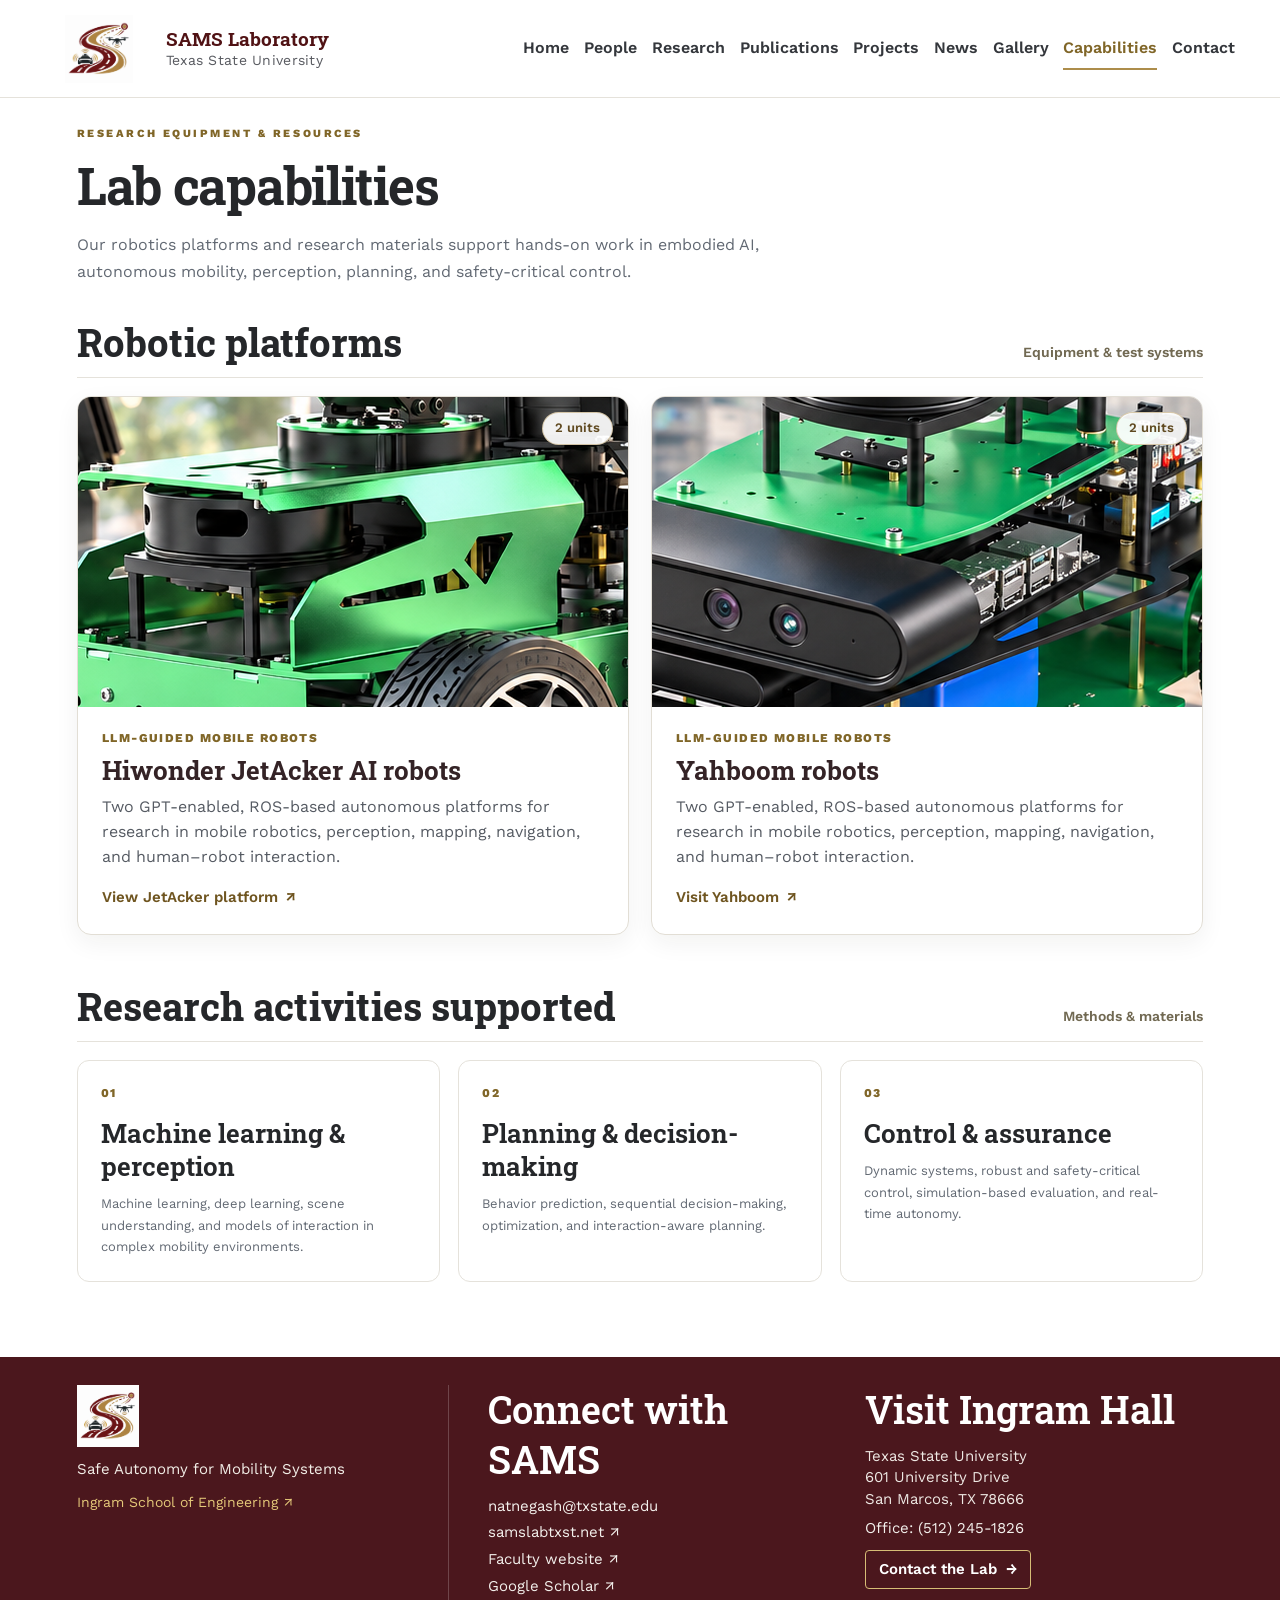
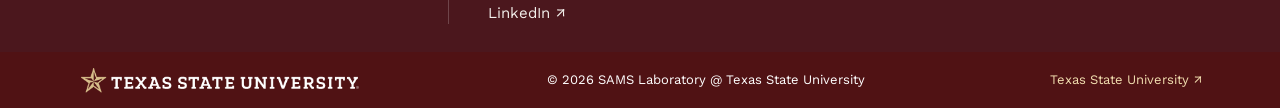
==== commit c5f1ec10: "Add files via upload" ====
--- a/capabilities.html
+++ b/capabilities.html
@@ -1 +1,104 @@
-<!DOCTYPE html><html lang="en"><head><meta charset="UTF-8"><meta name="viewport" content="width=device-width,initial-scale=1"><meta name="theme-color" content="#e87500"><title>Capabilities | SAMS Lab — Texas State University</title><meta name="description" content="SAMS Laboratory at Texas State University: safe, intelligent, and human-aware mobility systems."><link rel="stylesheet" href="style.css"></head><body><header><a class="brand" href="index.html"><img src="assets/logo.webp" alt="SAMS Lab logo" ><span class="brand-text"><strong>SAMS Laboratory</strong>Texas State University</span></a><button class="menu" aria-label="Toggle navigation">☰ Menu</button><nav aria-label="Main navigation"><a href="index.html">Home</a><a href="people.html">People</a><a href="research.html">Research</a><a href="publications.html">Publications</a><a href="projects.html">Projects</a><a href="news.html">News</a><a href="gallery.html">Gallery</a><a href="capabilities.html">Capabilities</a><a href="contact.html">Contact</a></nav></header><main><div class="shell"><div class="page-top"><h1 class="heading">Lab capabilities</h1><p class="lead">Combining machine intelligence, mathematical modeling, optimization, and control to advance reliable autonomy.</p></div><div class="sams-media-frame"><img class="sams-media" src="assets/robotic-rovers.png" alt="Two green autonomous mobile robotic rover platforms with onboard cameras and sensors" loading="lazy"></div><div class="cards"><article class="card"><div class="num">01</div><h3>Machine learning & perception</h3><p>Machine learning, deep learning, scene understanding, and models of interaction in complex mobility environments.</p></article><article class="card"><div class="num">02</div><h3>Planning & decision-making</h3><p>Behavior prediction, sequential decision-making, optimization, and interaction-aware planning.</p></article><article class="card"><div class="num">03</div><h3>Control & assurance</h3><p>Dynamic systems, robust and safety-critical control, simulation-based evaluation, and real-time autonomy.</p></article></div></div></main><footer><span><b>SAMS LAB</b> · Safe Autonomy for Mobility Systems</span><span>Ingram School of Engineering · Texas State University · San Marcos, TX</span><span>© 2026 SAMS Laboratory · Texas State University. All rights reserved.</span></footer><script src="script.js"></script></body></html>+<!DOCTYPE html><html lang="en"><head><meta charset="UTF-8"><meta name="viewport" content="width=device-width,initial-scale=1"><meta name="theme-color" content="#501214"><title>Capabilities | SAMS Lab — Texas State University</title><meta name="description" content="SAMS Laboratory at Texas State University: safe, intelligent, and human-aware mobility systems."><link rel="stylesheet" href="style.css">  <link rel="icon" type="image/x-icon" href="/assets/favicon.ico">
+  <link rel="icon" type="image/png" sizes="48x48" href="/assets/sams-favicon-48.png">
+  <link rel="icon" type="image/png" sizes="192x192" href="/assets/sams-favicon-192.png">
+  <link rel="apple-touch-icon" sizes="180x180" href="/assets/sams-favicon-180.png">
+</head><body class="site-page"><header class="site-header">
+  <a class="brand" href="index.html" aria-label="SAMS Laboratory home">
+    <img src="assets/SAMS-Logo.png" alt="SAMS Laboratory logo" />
+    <span class="brand-text"><strong>SAMS Laboratory</strong><span>Texas State University</span></span>
+  </a>
+  <button class="menu" type="button" aria-label="Toggle navigation" aria-expanded="false">☰ Menu</button>
+  <nav aria-label="Main navigation">
+    <a href="index.html">Home</a>
+    <a href="people.html">People</a>
+    <a href="research.html">Research</a>
+    <a href="publications.html">Publications</a>
+    <a href="projects.html">Projects</a>
+    <a href="news.html">News</a>
+    <a href="gallery.html">Gallery</a>
+    <a href="capabilities.html">Capabilities</a>
+    <a href="contact.html">Contact</a>
+  </nav>
+</header><main>
+  <div class="shell capabilities-shell">
+    <div class="page-top">
+      <p class="eyebrow">Research equipment &amp; resources</p>
+      <h1 class="heading">Lab capabilities</h1>
+      <p class="lead">Our robotics platforms and research materials support hands-on work in embodied AI, autonomous mobility, perception, planning, and safety-critical control.</p>
+    </div>
+
+    <section class="capability-section" aria-labelledby="platforms-heading">
+      <div class="academic-heading"><h2 id="platforms-heading">Robotic platforms</h2><span>Equipment &amp; test systems</span></div>
+      <div class="capability-equipment-grid">
+        <a class="capability-equipment-card" href="https://www.hiwonder.com/products/jetacker" target="_blank" rel="noopener" aria-label="View the official Hiwonder JetAcker product page">
+          <div class="capability-card-media">
+            <img class="capability-equipment-image" src="assets/JetAcker-Robots.png" alt="Two Hiwonder JetAcker AI robots">
+            <div class="capability-photo-placeholder"><strong>JetAcker robot image</strong><span>Add <code>assets/JetAcker-Robots.png</code> to display the photo here.</span></div>
+            <span class="capability-unit-badge">2 units</span>
+          </div>
+          <div class="capability-card-copy">
+            <p class="eyebrow">LLM-guided Mobile Robots</p>
+            <h3>Hiwonder JetAcker AI robots</h3>
+            <p>Two GPT-enabled, ROS-based autonomous platforms for research in mobile robotics, perception, mapping, navigation, and human–robot interaction.</p>
+            <span class="capability-card-link">View JetAcker platform <span aria-hidden="true">↗</span></span>
+          </div>
+        </a>
+
+        <a class="capability-equipment-card" href="https://www.yahboom.net/" target="_blank" rel="noopener" aria-label="Explore Yahboom robotics platforms">
+          <div class="capability-card-media">
+            <img class="capability-equipment-image" src="assets/Yahboom-Robots1.png" alt="Yahboom robots used by the SAMS Laboratory">
+            <div class="capability-photo-placeholder"><strong>JetAcker robot image</strong><span>Add <code>assets/Yahboom-Robots1.png</code> to display the photo here.</span></div>
+            <span class="capability-unit-badge">2 units</span>
+          </div>
+          <div class="capability-card-copy">
+            <p class="eyebrow">LLM-guided Mobile Robots</p>
+            <h3>Yahboom robots</h3>
+            <p>Two GPT-enabled, ROS-based autonomous platforms for research in mobile robotics, perception, mapping, navigation, and human–robot interaction.</p>
+            <span class="capability-card-link">Visit Yahboom <span aria-hidden="true">↗</span></span>
+          </div>
+        </a>
+
+        
+      </div>
+      <!-- Add future equipment by duplicating a capability-equipment-card and updating its image, title, description, and link. -->
+    </section>
+
+    <section class="capability-section supported-work" aria-labelledby="supported-work-heading">
+      <div class="academic-heading"><h2 id="supported-work-heading">Research activities supported</h2><span>Methods &amp; materials</span></div>
+      <div class="cards">
+        <article class="card"><div class="num">01</div><h3>Machine learning &amp; perception</h3><p>Machine learning, deep learning, scene understanding, and models of interaction in complex mobility environments.</p></article>
+        <article class="card"><div class="num">02</div><h3>Planning &amp; decision-making</h3><p>Behavior prediction, sequential decision-making, optimization, and interaction-aware planning.</p></article>
+        <article class="card"><div class="num">03</div><h3>Control &amp; assurance</h3><p>Dynamic systems, robust and safety-critical control, simulation-based evaluation, and real-time autonomy.</p></article>
+      </div>
+    </section>
+  </div>
+</main><footer class="site-footer">
+  <div class="footer-main">
+    <div class="footer-identity">
+      <a class="footer-sams-logo" href="index.html" aria-label="SAMS Laboratory home">
+        <img src="assets/SAMS-Logo.png" alt="SAMS Laboratory" />
+      </a>
+      <p class="footer-tagline">Safe Autonomy for Mobility Systems</p>
+      <a class="footer-school-link" href="https://www.engineering.txst.edu/" target="_blank" rel="noopener">Ingram School of Engineering <span aria-hidden="true">↗</span></a>
+    </div>
+    <div class="footer-column">
+      <h2>Connect with SAMS</h2>
+      <a href="mailto:natnegash@txstate.edu">natnegash@txstate.edu</a>
+      <a href="https://samslabtxst.net/" target="_blank" rel="noopener">samslabtxst.net <span aria-hidden="true">↗</span></a>
+      <a href="https://natnael-m-negash.net/" target="_blank" rel="noopener">Faculty website <span aria-hidden="true">↗</span></a>
+      <a href="https://scholar.google.com/citations?user=de8_IgUAAAAJ&amp;hl=en" target="_blank" rel="noopener">Google Scholar <span aria-hidden="true">↗</span></a>
+      <a href="https://www.linkedin.com/in/natnael-m-negash-ph-d-12721473/" target="_blank" rel="noopener">LinkedIn <span aria-hidden="true">↗</span></a>
+    </div>
+    <div class="footer-column footer-school">
+      <h2>Visit Ingram Hall</h2>
+      <p>Texas State University<br />601 University Drive<br />San Marcos, TX 78666</p>
+      <a href="tel:+15122451826">Office: (512) 245-1826</a>
+      <a class="footer-contact" href="contact.html">Contact the Lab <span aria-hidden="true">→</span></a>
+    </div>
+  </div>
+  <div class="footer-bottom">
+    <a class="footer-txst-logo" href="https://www.txst.edu/" target="_blank" rel="noopener" aria-label="Texas State University website"><img src="assets/txst-horizontal-logo.png" alt="Texas State University" /></a>
+    <span>© 2026 SAMS Laboratory @ Texas State University</span>
+    <a href="https://www.txst.edu/" target="_blank" rel="noopener">Texas State University <span aria-hidden="true">↗</span></a>
+  </div>
+</footer><script src="script.js"></script></body></html>
--- a/style.css
+++ b/style.css
@@ -1,5 +1,5 @@
-@import url('https://fonts.googleapis.com/css2?family=DM+Sans:wght@400;500;600;700&family=Manrope:wght@400;500;600;700;800&display=swap');
-:root{--orange:#e87500;--gold:#af8649;--ink:#202329;--muted:#626973;--line:#e5e7eb;--paper:#fff;--soft:#ffffff}*{box-sizing:border-box}html,body{margin:0;min-height:100%;font-family:'DM Sans',Arial,sans-serif;color:var(--ink);background:white}body{min-height:100dvh;display:flex;flex-direction:column}a{text-decoration:none;color:inherit}button{font:inherit}header{height:92px;display:flex;align-items:center;justify-content:space-between;gap:18px;padding:12px clamp(22px,4.5vw,80px);border-bottom:1px solid var(--line);background:white;flex-shrink:0}.brand{display:flex;align-items:center;gap:15px;min-width:215px}.brand img{width:110px;height:66px;object-fit:contain}.brand-text{font-size:11px;line-height:1.5;letter-spacing:.11em;text-transform:uppercase;color:#777}.brand-text strong{display:block;font-size:13px;letter-spacing:.02em;color:var(--orange)}nav{display:flex;gap:clamp(8px,1.5vw,24px);align-items:center;flex-wrap:wrap;justify-content:flex-end}nav a{font-size:12px;font-weight:700;color:#575961;padding:8px 0;border-bottom:2px solid transparent;white-space:nowrap}nav a:hover,nav a.active{color:var(--orange);border-color:var(--orange)}.menu{display:none;border:1px solid var(--line);background:white;padding:8px 12px;border-radius:6px}main{flex:1;min-height:0;display:flex;flex-direction:column;justify-content:center;padding:clamp(20px,3vh,36px) clamp(24px,6vw,105px)}.shell{width:100%;max-width:1450px;margin:auto}.eyebrow{font-size:11px;text-transform:uppercase;letter-spacing:.23em;font-weight:800;color:var(--orange);margin:0 0 13px}.heading{font-family:Manrope,Arial,sans-serif;font-size:clamp(29px,3.4vw,52px);line-height:1.15;letter-spacing:-.055em;margin:0 0 16px;font-weight:800}.lead{color:var(--muted);font-size:clamp(14px,1.25vw,17px);line-height:1.7;max-width:690px}.home-grid{display:grid;grid-template-columns:1.05fr .95fr;align-items:center;gap:5vw}.home-grid .heading{font-size:clamp(37px,4.3vw,68px)}.accent{color:var(--orange)}.hero-art{background:var(--soft);border-radius:18px;min-height:320px;display:flex;align-items:center;justify-content:center;padding:30px;position:relative;overflow:hidden}.hero-art:after{content:'';position:absolute;width:300px;height:300px;border:1px solid #d6c4b1;border-radius:50%;right:-130px;bottom:-170px}.hero-art img{width:100%;max-height:48vh;object-fit:contain;mix-blend-mode:multiply}.btn{display:inline-flex;align-items:center;justify-content:center;gap:9px;padding:12px 20px;background:var(--orange);border:1px solid var(--orange);color:white;border-radius:5px;font-size:13px;font-weight:700;cursor:pointer}.btn.alt{background:white;color:var(--orange)}.actions{display:flex;gap:12px;margin-top:26px;flex-wrap:wrap}.pills{display:flex;gap:10px;flex-wrap:wrap;margin-top:28px}.pill{font-size:11px;font-weight:700;padding:9px 12px;border:1px solid #e5e7eb;border-radius:40px;color:#57535a}.page-top{margin-bottom:26px}.page-top .lead{margin:0}.cards{display:grid;grid-template-columns:repeat(3,minmax(0,1fr));gap:18px}.card{border:1px solid var(--line);border-radius:12px;padding:23px;background:white;min-width:0}.card h3{font-size:17px;line-height:1.3;margin:0 0 10px}.card p{font-size:13px;color:var(--muted);line-height:1.65;margin:0}.card .num{color:var(--gold);font-weight:800;font-size:12px;letter-spacing:.14em;margin-bottom:14px}.research-card{padding:0;overflow:hidden}.research-card img{width:100%;height:clamp(135px,20vh,220px);object-fit:contain;background:#ffffff}.research-card .inside{padding:19px 21px}.research-card h3{font-size:16px}.people-grid{display:grid;grid-template-columns:repeat(4,minmax(0,1fr));gap:18px}.person{padding:0;overflow:hidden}.portrait{height:clamp(150px,26vh,280px);background:#ffffff;display:flex;justify-content:center;align-items:center}.portrait img{height:100%;width:100%;object-fit:cover;object-position:center 26%}.portrait.placeholder{color:var(--orange);font-size:54px;font-weight:800}.person .inside{padding:18px}.role{font-size:10px;text-transform:uppercase;letter-spacing:.12em;font-weight:800;color:var(--orange);margin-bottom:8px}.person h3{margin-bottom:8px}.person p{font-size:12px}.split{display:grid;grid-template-columns:1fr 1fr;gap:22px}.feature{background:var(--soft);border-radius:12px;padding:28px}.feature h3{margin:0 0 12px}.feature p{color:var(--muted);line-height:1.65;font-size:14px}.bullet{display:flex;gap:12px;align-items:flex-start;margin:14px 0;color:#555;font-size:14px}.dot{width:7px;height:7px;background:var(--gold);border-radius:50%;flex-shrink:0;margin-top:7px}.year{font-size:13px;font-weight:800;color:var(--orange);margin:18px 0 10px}.pub{padding:16px 20px;border-left:3px solid var(--orange);background:#ffffff;margin-bottom:10px}.pub strong{display:block;font-size:14px}.pub small{color:var(--muted);line-height:1.5}.gallery{display:grid;grid-template-columns:repeat(3,minmax(0,1fr));gap:16px}.gallery figure{margin:0;border:1px solid var(--line);border-radius:10px;overflow:hidden}.gallery img{width:100%;height:clamp(140px,27vh,260px);object-fit:contain}.gallery figcaption{padding:11px 14px;font-size:12px;font-weight:700}.contact-grid{display:grid;grid-template-columns:1fr 1fr;gap:40px}.contact-box{background:var(--soft);padding:30px;border-radius:12px}.contact-box p{line-height:1.8;color:var(--muted)}.mini{font-size:12px;color:var(--muted)}footer{min-height:48px;border-top:1px solid var(--line);padding:12px clamp(24px,6vw,105px);display:flex;align-items:center;justify-content:space-between;gap:12px;font-size:11px;color:#7c7e83;flex-shrink:0}footer b{color:var(--orange)}@media(min-width:1050px) and (min-height:700px){body{height:100dvh;overflow:hidden}}@media(max-width:1150px){header{height:auto;min-height:85px}nav{gap:10px}nav a{font-size:11px}.brand{min-width:160px}.brand img{width:80px}.brand-text{font-size:9px}}@media(max-width:800px){body{height:auto;overflow:auto}header{min-height:74px}.menu{display:block}nav{display:none;position:absolute;top:74px;left:0;right:0;background:white;z-index:9;padding:18px 25px;box-shadow:0 12px 22px #0001;justify-content:flex-start}nav.open{display:flex}nav a{font-size:13px}main{padding:36px 22px}.home-grid,.split,.contact-grid{grid-template-columns:1fr}.hero-art{min-height:260px}.cards,.people-grid,.gallery{grid-template-columns:repeat(2,minmax(0,1fr))}}@media(max-width:520px){.cards,.people-grid,.gallery{grid-template-columns:1fr}.heading{font-size:33px}.home-grid .heading{font-size:40px}footer{flex-direction:column;text-align:center}}@media(max-height:760px) and (min-width:1050px){main{padding-top:12px;padding-bottom:12px}.page-top{margin-bottom:14px}.heading{font-size:35px}.lead{font-size:13px;line-height:1.5}.card{padding:17px}.research-card{padding:0}.research-card img{height:150px}.person .portrait{height:170px}.hero-art img{max-height:42vh}}
+@import url('https://fonts.googleapis.com/css2?family=Roboto+Slab:wght@400;500;600;700;800&family=Work+Sans:wght@400;500;600;700&display=swap');
+:root{--orange:#ad8d4b;--gold:#ad8d4b;--maroon:#501214;--ink:#25272a;--muted:#626973;--line:#e5e2db;--paper:#fff;--soft:#fbfaf7}*{box-sizing:border-box}html,body{margin:0;min-height:100%;font-family:'DM Sans',Arial,sans-serif;color:var(--ink);background:white}body{min-height:100dvh;display:flex;flex-direction:column}a{text-decoration:none;color:inherit}button{font:inherit}header{height:92px;display:flex;align-items:center;justify-content:space-between;gap:18px;padding:12px clamp(22px,4.5vw,80px);border-bottom:1px solid var(--line);background:white;flex-shrink:0}.brand{display:flex;align-items:center;gap:15px;min-width:215px}.brand img{width:110px;height:66px;object-fit:contain}.brand-text{font-size:11px;line-height:1.5;letter-spacing:.11em;text-transform:uppercase;color:#777}.brand-text strong{display:block;font-size:13px;letter-spacing:.02em;color:var(--orange)}nav{display:flex;gap:clamp(8px,1.5vw,24px);align-items:center;flex-wrap:wrap;justify-content:flex-end}nav a{font-size:12px;font-weight:700;color:#575961;padding:8px 0;border-bottom:2px solid transparent;white-space:nowrap}nav a:hover,nav a.active{color:var(--orange);border-color:var(--orange)}.menu{display:none;border:1px solid var(--line);background:white;padding:8px 12px;border-radius:6px}main{flex:1;min-height:0;display:flex;flex-direction:column;justify-content:center;padding:clamp(20px,3vh,36px) clamp(24px,6vw,105px)}.shell{width:100%;max-width:1450px;margin:auto}.eyebrow{font-size:11px;text-transform:uppercase;letter-spacing:.23em;font-weight:800;color:var(--orange);margin:0 0 13px}.heading{font-family:Manrope,Arial,sans-serif;font-size:clamp(29px,3.4vw,52px);line-height:1.15;letter-spacing:-.055em;margin:0 0 16px;font-weight:800}.lead{color:var(--muted);font-size:clamp(14px,1.25vw,17px);line-height:1.7;max-width:690px}.home-grid{display:grid;grid-template-columns:1.05fr .95fr;align-items:center;gap:5vw}.home-grid .heading{font-size:clamp(37px,4.3vw,68px)}.accent{color:var(--orange)}.hero-art{background:var(--soft);border-radius:18px;min-height:320px;display:flex;align-items:center;justify-content:center;padding:30px;position:relative;overflow:hidden}.hero-art:after{content:'';position:absolute;width:300px;height:300px;border:1px solid #d6c4b1;border-radius:50%;right:-130px;bottom:-170px}.hero-art img{width:100%;max-height:48vh;object-fit:contain;mix-blend-mode:multiply}.btn{display:inline-flex;align-items:center;justify-content:center;gap:9px;padding:12px 20px;background:var(--orange);border:1px solid var(--orange);color:white;border-radius:5px;font-size:13px;font-weight:700;cursor:pointer}.btn.alt{background:white;color:var(--orange)}.actions{display:flex;gap:12px;margin-top:26px;flex-wrap:wrap}.pills{display:flex;gap:10px;flex-wrap:wrap;margin-top:28px}.pill{font-size:11px;font-weight:700;padding:9px 12px;border:1px solid #e5e7eb;border-radius:40px;color:#57535a}.page-top{margin-bottom:26px}.page-top .lead{margin:0}.cards{display:grid;grid-template-columns:repeat(3,minmax(0,1fr));gap:18px}.card{border:1px solid var(--line);border-radius:12px;padding:23px;background:white;min-width:0}.card h3{font-size:17px;line-height:1.3;margin:0 0 10px}.card p{font-size:13px;color:var(--muted);line-height:1.65;margin:0}.card .num{color:var(--gold);font-weight:800;font-size:12px;letter-spacing:.14em;margin-bottom:14px}.research-card{padding:0;overflow:hidden}.research-card img{width:100%;height:clamp(135px,20vh,220px);object-fit:contain;background:#ffffff}.research-card .inside{padding:19px 21px}.research-card h3{font-size:16px}.people-grid{display:grid;grid-template-columns:repeat(4,minmax(0,1fr));gap:18px}.person{padding:0;overflow:hidden}.portrait{height:clamp(150px,26vh,280px);background:#ffffff;display:flex;justify-content:center;align-items:center}.portrait img{height:100%;width:100%;object-fit:cover;object-position:center 26%}.portrait.placeholder{color:var(--orange);font-size:54px;font-weight:800}.person .inside{padding:18px}.role{font-size:10px;text-transform:uppercase;letter-spacing:.12em;font-weight:800;color:var(--orange);margin-bottom:8px}.person h3{margin-bottom:8px}.person p{font-size:12px}.split{display:grid;grid-template-columns:1fr 1fr;gap:22px}.feature{background:var(--soft);border-radius:12px;padding:28px}.feature h3{margin:0 0 12px}.feature p{color:var(--muted);line-height:1.65;font-size:14px}.bullet{display:flex;gap:12px;align-items:flex-start;margin:14px 0;color:#555;font-size:14px}.dot{width:7px;height:7px;background:var(--gold);border-radius:50%;flex-shrink:0;margin-top:7px}.year{font-size:13px;font-weight:800;color:var(--orange);margin:18px 0 10px}.pub{padding:16px 20px;border-left:3px solid var(--orange);background:#ffffff;margin-bottom:10px}.pub strong{display:block;font-size:14px}.pub small{color:var(--muted);line-height:1.5}.gallery{display:grid;grid-template-columns:repeat(3,minmax(0,1fr));gap:16px}.gallery figure{margin:0;border:1px solid var(--line);border-radius:10px;overflow:hidden}.gallery img{width:100%;height:clamp(140px,27vh,260px);object-fit:contain}.gallery figcaption{padding:11px 14px;font-size:12px;font-weight:700}.contact-grid{display:grid;grid-template-columns:1fr 1fr;gap:40px}.contact-box{background:var(--soft);padding:30px;border-radius:12px}.contact-box p{line-height:1.8;color:var(--muted)}.mini{font-size:12px;color:var(--muted)}footer{min-height:48px;border-top:1px solid var(--line);padding:12px clamp(24px,6vw,105px);display:flex;align-items:center;justify-content:space-between;gap:12px;font-size:11px;color:#7c7e83;flex-shrink:0}footer b{color:var(--orange)}@media(min-width:1050px) and (min-height:700px){body{height:100dvh;overflow:hidden}}@media(max-width:1150px){header{height:auto;min-height:85px}nav{gap:10px}nav a{font-size:11px}.brand{min-width:160px}.brand img{width:80px}.brand-text{font-size:9px}}@media(max-width:800px){body{height:auto;overflow:auto}header{min-height:74px}.menu{display:block}nav{display:none;position:absolute;top:74px;left:0;right:0;background:white;z-index:9;padding:18px 25px;box-shadow:0 12px 22px #0001;justify-content:flex-start}nav.open{display:flex}nav a{font-size:13px}main{padding:36px 22px}.home-grid,.split,.contact-grid{grid-template-columns:1fr}.hero-art{min-height:260px}.cards,.people-grid,.gallery{grid-template-columns:repeat(2,minmax(0,1fr))}}@media(max-width:520px){.cards,.people-grid,.gallery{grid-template-columns:1fr}.heading{font-size:33px}.home-grid .heading{font-size:40px}footer{flex-direction:column;text-align:center}}@media(max-height:760px) and (min-width:1050px){main{padding-top:12px;padding-bottom:12px}.page-top{margin-bottom:14px}.heading{font-size:35px}.lead{font-size:13px;line-height:1.5}.card{padding:17px}.research-card{padding:0}.research-card img{height:150px}.person .portrait{height:170px}.hero-art img{max-height:42vh}}
 /* People page: academic hierarchy */
 .people-hierarchy{display:grid;gap:18px}
 .people-section{min-width:0}
@@ -27,7 +27,7 @@
 @media(max-width:650px){.home-gallery-grid{grid-template-columns:1fr}.home-gallery-grid img{height:155px}.home-gallery{padding-bottom:25px}}
 
 .academic-home{max-width:1300px;margin:0 auto}.academic-intro{max-width:900px;margin:0 0 clamp(22px,4vh,46px)}.academic-intro h1{font-family:Manrope,Arial,sans-serif;font-size:clamp(31px,3.5vw,53px);line-height:1.17;letter-spacing:-.04em;font-weight:750;margin:0 0 16px}.academic-intro>p:not(.eyebrow){font-size:clamp(14px,1.3vw,18px);line-height:1.7;color:var(--muted);max-width:810px;margin:0 0 15px}.academic-link,.academic-heading>a{color:var(--orange);font-weight:700;font-size:13px}.academic-heading{display:flex;justify-content:space-between;align-items:baseline;gap:16px;margin-bottom:15px;border-bottom:1px solid var(--line);padding-bottom:12px}.academic-heading h2{font-size:clamp(20px,2vw,27px);margin:0;font-weight:750}.academic-gallery{display:grid;grid-template-columns:repeat(3,minmax(0,1fr));gap:20px}.academic-gallery a{display:block;min-width:0}.academic-gallery img{display:block;width:100%;height:clamp(150px,26vh,290px);object-fit:cover;border-radius:3px;transition:transform .25s ease,box-shadow .25s ease}.academic-gallery a:hover img{transform:translateY(-4px);box-shadow:0 12px 25px #0002}.academic-gallery strong{display:block;font-size:clamp(13px,1.25vw,17px);font-weight:700;margin-top:12px;line-height:1.4}
-.people-row .person{transition:transform .23s ease,box-shadow .23s ease,border-color .23s ease;position:relative}.people-row .person:hover{transform:translateY(-6px) scale(1.012);box-shadow:0 15px 32px rgba(32,35,41,.13);border-color:#f5cda6;z-index:1}.social-links{display:flex;gap:10px;align-items:center}.social-icon{display:inline-flex;width:30px;height:30px;align-items:center;justify-content:center;border:1px solid #e5e7eb;border-radius:50%;color:var(--orange);background:#fff;transition:background .2s,color .2s,transform .2s}.social-icon svg{width:16px;height:16px}.social-icon:not(.unavailable):hover{background:var(--orange);color:#fff;transform:translateY(-2px)}.social-icon.unavailable{opacity:.34;cursor:not-allowed}.people-row .inside{display:flex;flex-direction:column;align-items:flex-start}.people-row .inside .social-links{margin-top:auto;padding-top:10px}
+.people-row .person{transition:transform .23s ease,box-shadow .23s ease,border-color .23s ease;position:relative}.people-row .person:hover{transform:translateY(-6px) scale(1.012);box-shadow:0 15px 32px rgba(32,35,41,.13);border-color:#d9c487;z-index:1}.social-links{display:flex;gap:10px;align-items:center}.social-icon{display:inline-flex;width:30px;height:30px;align-items:center;justify-content:center;border:1px solid #e5e7eb;border-radius:50%;color:var(--orange);background:#fff;transition:background .2s,color .2s,transform .2s}.social-icon svg{width:16px;height:16px}.social-icon:not(.unavailable):hover{background:var(--orange);color:#fff;transform:translateY(-2px)}.social-icon.unavailable{opacity:.34;cursor:not-allowed}.people-row .inside{display:flex;flex-direction:column;align-items:flex-start}.people-row .inside .social-links{margin-top:auto;padding-top:10px}
 @media(max-width:800px){.academic-gallery{gap:12px}.academic-gallery img{height:180px}}@media(max-width:650px){.academic-gallery{grid-template-columns:1fr}.academic-gallery img{height:210px}.academic-intro{margin-bottom:28px}}@media(prefers-reduced-motion:reduce){.people-row .person,.social-icon,.academic-gallery img{transition:none}.people-row .person:hover,.academic-gallery a:hover img{transform:none}}
 /* 2026-10-29: People page overflow and readable navigation */
 nav a{font-size:15px;line-height:1.35;font-weight:650}
@@ -59,7 +59,7 @@
 
 /* hover pop-out */
 .research-card,.gallery figure,.cards>.card{transition:transform .25s ease,box-shadow .25s ease,border-color .25s ease;position:relative}
-.research-card:hover,.gallery figure:hover,.cards>.card:hover{transform:translateY(-8px) scale(1.04);box-shadow:0 18px 38px rgba(32,35,41,.22);border-color:#f5cda6;z-index:5}
+.research-card:hover,.gallery figure:hover,.cards>.card:hover{transform:translateY(-8px) scale(1.04);box-shadow:0 18px 38px rgba(32,35,41,.22);border-color:#d9c487;z-index:5}
 .gallery figure{background:#fff}
 @media(prefers-reduced-motion:reduce){.research-card,.gallery figure,.cards>.card{transition:none}.research-card:hover,.gallery figure:hover,.cards>.card:hover{transform:none}}
 
@@ -87,7 +87,7 @@
 
 /* News items pop out on hover (home + news pages) */
 .sams-news-item{transition:transform .25s ease,box-shadow .25s ease,border-color .25s ease;position:relative}
-.sams-news-item:hover{transform:translateY(-8px) scale(1.04);box-shadow:0 18px 38px rgba(32,35,41,.22);border-color:#f5cda6;z-index:5}
+.sams-news-item:hover{transform:translateY(-8px) scale(1.04);box-shadow:0 18px 38px rgba(32,35,41,.22);border-color:#d9c487;z-index:5}
 @media(prefers-reduced-motion:reduce){.sams-news-item{transition:none}.sams-news-item:hover{transform:none}}
 
 /* Latest News overlaid in home hero */
@@ -104,7 +104,7 @@
 body.home .hero-overlay{padding-top:clamp(70px,9vw,135px);padding-bottom:clamp(28px,4vw,56px)}
 
 /* ===== Research Areas slideshow with side peeks ===== */
-.ra-carousel{--w:58%;--gap:24px;position:relative;max-width:1300px;margin:0 auto}
+.ra-carousel{--w:58%;--gap:24px;position:relative;max-width:1000px;margin:0 auto}
 .ra-stage{position:relative;width:100%;padding-top:calc(var(--w) * 9 / 16 + 66px);overflow:hidden}
 .ra-slide{position:absolute;top:0;left:calc((100% - var(--w)) / 2);width:var(--w);display:block;text-align:center;transform:translateX(calc(var(--o,0) * (100% + var(--gap)))) scale(var(--sc,1));opacity:var(--op,1);transition:transform .4s ease,opacity .4s ease;transform-origin:center top;z-index:1}
 .ra-slide.is-active{--sc:1;--op:1;z-index:2}
@@ -129,3 +129,356 @@
 @media(max-width:900px){.news-track .sams-news-item{flex-basis:calc((100% - 16px) / 2)}}
 @media(max-width:600px){.news-track .sams-news-item{flex-basis:100%}}
 @media(prefers-reduced-motion:reduce){.news-track{transition:none}}
+
+/* November 2026 · Home page identity, Ingram Hall feature, and school-style footer */
+body.home header{min-height:104px;height:auto;padding:13px clamp(22px,4.5vw,80px);gap:24px}
+body.home .brand{gap:17px;min-width:265px}
+body.home .brand img{width:136px;height:78px;filter:drop-shadow(0 4px 9px rgba(51,25,20,.15))}
+body.home .brand-text{font-size:12px;line-height:1.55;letter-spacing:.1em}
+body.home .brand-text strong{font-size:17px;letter-spacing:.01em;color:#501214}
+body.home header nav{gap:clamp(10px,1.35vw,23px)}
+body.home header nav a{font-size:16px;font-weight:700;color:#3e4148;padding:10px 0}
+body.home header nav a:hover,body.home header nav a.active{color:#8b1d24;border-color:#8b1d24}
+body.home .menu{font-size:15px;font-weight:700}
+body.home .hero-overlay{min-height:clamp(430px,39vw,610px)}
+body.home .hero-overlay .academic-intro h1{font-size:clamp(38px,4.15vw,64px);max-width:950px}
+body.home .hero-overlay .academic-intro>p:not(.eyebrow){font-size:clamp(17px,1.55vw,21px);max-width:850px}
+body.home .hero-news h2{font-size:clamp(23px,2.1vw,29px)}
+body.home .hero-overlay .hero-news .sams-news-item{padding:19px 21px}
+body.home .hero-overlay .hero-news .sams-news-item h3{font-size:clamp(16px,1.4vw,19px);line-height:1.35}
+body.home .hero-overlay .hero-news .sams-news-item p{font-size:clamp(14px,1.15vw,16px);line-height:1.55}
+body.home .hero-overlay .hero-news .sams-news-item .sams-date{font-size:13px;line-height:1.4}
+body.home .hero-overlay .hero-news .news-live{border-color:rgba(255,194,92,.78);background:linear-gradient(145deg,rgba(103,34,28,.86),rgba(255,255,255,.12))}
+body.home .hero-overlay .hero-news .news-live .sams-date{color:#ffd07a}
+
+body.home main{padding-top:clamp(28px,4vw,58px);padding-bottom:clamp(36px,5vw,70px)}
+body.home .shell{max-width:1450px}
+.campus-feature{position:relative;display:grid;grid-template-columns:minmax(0,1.18fr) minmax(320px,.82fr);align-items:center;max-width:1390px;margin:0 auto clamp(55px,7vw,96px);border-radius:24px;background:#f7f5f1;overflow:hidden;box-shadow:0 20px 60px rgba(34,27,25,.12)}
+.campus-photo-wrap{position:relative;align-self:stretch;min-height:420px;overflow:hidden;background:#2a2525}
+.campus-photo-wrap::after{content:"";position:absolute;inset:35% 0 0;background:linear-gradient(0deg,rgba(25,16,15,.66),transparent 92%);pointer-events:none}
+.campus-photo{display:block;width:100%;height:100%;min-height:420px;object-fit:cover;object-position:center 54%;transition:transform .65s ease}
+.campus-feature:hover .campus-photo{transform:scale(1.035)}
+.campus-photo-label{position:absolute;z-index:1;left:clamp(20px,3vw,42px);bottom:26px;color:white;font-size:clamp(13px,1.1vw,16px);font-weight:700;letter-spacing:.03em;text-shadow:0 2px 8px #0008}
+.campus-copy{position:relative;padding:clamp(30px,4.5vw,68px);}
+.campus-copy::before{content:"";position:absolute;width:170px;height:170px;right:-70px;top:-74px;border:1px solid rgba(139,29,36,.2);border-radius:50%;box-shadow:0 0 0 19px rgba(139,29,36,.035),0 0 0 40px rgba(139,29,36,.025)}
+.campus-copy .eyebrow{position:relative;z-index:1;color:#8b1d24;font-size:12px;letter-spacing:.16em}
+.campus-copy h2{position:relative;z-index:1;font-family:Manrope,Arial,sans-serif;color:#341b1b;font-size:clamp(29px,3vw,44px);line-height:1.15;letter-spacing:-.045em;margin:0 0 18px}
+.campus-copy>p:not(.eyebrow){position:relative;z-index:1;color:#555a62;font-size:clamp(16px,1.3vw,18px);line-height:1.75;margin:0 0 25px}
+.campus-cta{position:relative;z-index:1;display:inline-flex;align-items:center;gap:12px;padding:13px 18px;border-radius:6px;color:white;background:#501214;font-size:15px;font-weight:700;box-shadow:0 7px 18px rgba(80,18,20,.2);transition:transform .2s,background .2s}
+.campus-cta:hover{transform:translateY(-2px);background:#711e24}
+body.home .academic-heading{margin-bottom:22px;padding-bottom:16px}
+body.home .academic-heading h2{font-size:clamp(25px,2.5vw,34px)}
+body.home .academic-heading>a{font-size:15px}
+body.home .ra-slide strong{font-size:clamp(16px,1.55vw,21px)}
+
+body.home .site-footer{display:block;flex-shrink:0;background:#f2f0ed;color:#fff;padding:0;border:0}
+.footer-main{display:grid;grid-template-columns:1.12fr 1fr 1fr;gap:clamp(28px,5vw,78px);padding:clamp(38px,5vw,70px) clamp(24px,7vw,112px);background:#4d4d4f}
+.footer-identity{padding-right:clamp(15px,3vw,42px);border-right:1px solid rgba(255,255,255,.18)}
+.footer-sams-logo{display:inline-flex;align-items:center;justify-content:center;min-height:70px;max-width:250px;padding:8px 13px;border-radius:10px;background:rgba(255,255,255,.96)}
+.footer-sams-logo img{display:block;width:220px;height:75px;object-fit:contain}
+.footer-tagline{margin:14px 0 26px;color:#e6e2df;font-size:16px;line-height:1.5}
+.txst-wordmark{display:inline-flex;align-items:center;gap:10px;color:#e2c675}
+.txst-wordmark svg{width:42px;height:42px;flex:none}
+.txst-wordmark span{font-family:Georgia,serif;font-size:18px;line-height:1.05;font-weight:700;letter-spacing:.12em;color:#fff}
+.txst-wordmark b{font-size:13px;letter-spacing:.24em}
+.footer-column{display:flex;flex-direction:column;align-items:flex-start;gap:12px}
+.footer-column h2{margin:2px 0 12px;color:#fff;font-size:clamp(19px,1.8vw,24px);line-height:1.25}
+.footer-column a,.footer-column p{margin:0;color:#f2f0ed;font-size:16px;line-height:1.55}
+.footer-column a{transition:color .2s}
+.footer-column a:hover{color:#e2c675;text-decoration:underline;text-underline-offset:3px}
+.footer-column p{margin-bottom:2px;color:#e5e1de}
+.footer-column .footer-contact{display:inline-flex;align-items:center;gap:10px;margin-top:10px;padding:12px 17px;border:1px solid #e2c675;border-radius:5px;color:#fff;font-weight:700;text-decoration:none}
+.footer-column .footer-contact:hover{background:#e2c675;color:#341b1b}
+.footer-bottom{display:flex;justify-content:space-between;gap:18px;padding:18px clamp(24px,7vw,112px);background:#501214;color:#fff;font-size:14px;line-height:1.5}
+.footer-bottom a{color:#f2dfb0}
+.footer-bottom a:hover{text-decoration:underline;text-underline-offset:3px}
+@media(max-width:1050px){body.home header{flex-wrap:wrap;min-height:100px;justify-content:space-between}body.home .brand{min-width:240px}body.home header nav{flex:1;justify-content:flex-end}body.home header nav a{font-size:15px}.campus-feature{grid-template-columns:1fr 1fr}.campus-photo-wrap,.campus-photo{min-height:380px}.footer-main{gap:28px;padding-left:5vw;padding-right:5vw}}
+@media(max-width:800px){body.home header{min-height:82px;padding:10px 20px}body.home .brand{min-width:0;gap:10px}body.home .brand img{width:112px;height:64px}body.home .brand-text{font-size:10px}body.home .brand-text strong{font-size:15px}body.home .menu{display:block}body.home header nav{display:none;position:absolute;top:82px;left:0;right:0;width:100%;z-index:20;padding:18px 24px;background:#fff;box-shadow:0 12px 24px rgba(0,0,0,.13);justify-content:flex-start}body.home header nav.open{display:flex}body.home header nav a{font-size:17px}.campus-feature{grid-template-columns:1fr}.campus-photo-wrap,.campus-photo{min-height:clamp(260px,60vw,430px)}.campus-copy{padding:34px 28px 38px}.footer-main{grid-template-columns:1fr 1fr}.footer-identity{grid-column:1/-1;border-right:0;border-bottom:1px solid rgba(255,255,255,.18);padding:0 0 24px}.footer-bottom{flex-direction:column}}
+@media(max-width:560px){body.home .hero-overlay{min-height:0;padding-top:65px;padding-bottom:34px}body.home .hero-overlay .academic-intro h1{font-size:36px}body.home .hero-overlay .hero-news .sams-news-item{padding:17px}.campus-feature{margin-bottom:48px;border-radius:16px}.campus-photo-wrap,.campus-photo{min-height:250px}.campus-copy h2{font-size:30px}.footer-main{grid-template-columns:1fr;padding:34px 25px;gap:34px}.footer-identity{grid-column:auto}.footer-column h2{font-size:21px}.footer-column a,.footer-column p{font-size:16px}.footer-bottom{font-size:13px;padding:16px 25px}}
+@media(prefers-reduced-motion:reduce){.campus-photo,.campus-cta{transition:none}.campus-feature:hover .campus-photo,.campus-cta:hover{transform:none}}
+.footer-txst-logo{display:inline-flex;align-items:center;flex:none}
+.footer-txst-logo img{display:block;width:clamp(230px,26vw,340px);height:auto;max-height:42px;object-fit:contain;object-position:left center}
+.footer-bottom{align-items:center}
+@media(max-width:800px){.footer-bottom{align-items:flex-start}.footer-txst-logo img{width:min(300px,75vw)}}
+
+
+
+/* Alliance-inspired typography and a consistent SAMS maroon-and-gold system */
+:root{--orange:#ad8d4b;--gold:#ad8d4b;--maroon:#501214;--ink:#25272a;--muted:#626973;--line:#e5e2db;--paper:#fff;--soft:#fbfaf7}
+html,body,button,input,select,textarea{font-family:"Work Sans",Arial,sans-serif!important;font-size:16px}
+body{color:var(--ink);line-height:1.55;background:#fff}
+h1,h2,h3,h4,.heading,.team-heading{font-family:"Roboto Slab",Georgia,serif!important;color:var(--ink)}
+h1,.heading,.team-heading{font-size:clamp(38.4px,4vw,51.2px)!important;line-height:1.16;font-weight:700;letter-spacing:-.025em}
+h2{font-size:clamp(28.8px,3vw,38.4px)!important;line-height:1.2;font-weight:700}
+h3{font-size:clamp(20px,2vw,25.6px)!important;line-height:1.25;font-weight:650}
+p,li{font-size:16px;line-height:1.6}
+.eyebrow,.num,.year,.role{color:#806628!important}
+a{transition:color .18s ease,border-color .18s ease,background .18s ease}
+.btn{font-family:"Work Sans",Arial,sans-serif;font-size:16px;background:var(--maroon);border-color:var(--maroon)}
+.btn:hover{background:#6a2429;border-color:#6a2429}
+
+/* Shared header and navigation on every page */
+header.site-header{position:relative;z-index:15;display:flex;align-items:center;justify-content:space-between;gap:24px;min-height:98px;height:auto;padding:12px clamp(20px,3.5vw,58px);border-bottom:1px solid var(--line);background:#fff;flex-shrink:0}
+.site-header .brand{display:flex;align-items:center;gap:13px;min-width:245px}
+.site-header .brand img{width:108px;height:68px;object-fit:contain}
+.site-header .brand-text{display:block;font-family:"Work Sans",Arial,sans-serif;font-size:14px;line-height:1.4;letter-spacing:.02em;text-transform:none;color:#585a60}
+.site-header .brand-text strong{display:block;color:var(--maroon);font:700 19.2px/1.25 "Roboto Slab",Georgia,serif;letter-spacing:0}
+.site-header nav{display:flex;align-items:center;justify-content:flex-end;gap:clamp(8px,1.15vw,19px);flex-wrap:wrap}
+.site-header nav a{padding:8px 0;color:#34373c;font:600 19.2px/1.5 "Work Sans",Arial,sans-serif;border-bottom:2px solid transparent;white-space:nowrap}
+.site-header nav a:hover,.site-header nav a.active{color:#806628;border-color:#ad8d4b}
+.site-header .menu{display:none;border:1px solid #d8d0bf;border-radius:5px;background:#fff;color:var(--maroon);font:600 16px "Work Sans",Arial,sans-serif;padding:9px 12px}
+:focus-visible{outline:3px solid #c7a85c;outline-offset:3px}
+@media(max-width:1320px){.site-header{flex-wrap:wrap;min-height:92px}.site-header .brand{min-width:215px}.site-header nav{flex:1}.site-header nav a{font-size:16px}}
+@media(max-width:1080px){header.site-header{min-height:82px;padding:10px 22px}.site-header .menu{display:block;margin-left:auto}.site-header nav{display:none;position:absolute;top:100%;left:0;right:0;width:100%;padding:18px 24px;background:white;box-shadow:0 12px 24px #0002;justify-content:flex-start}.site-header nav.open{display:flex}.site-header nav a{font-size:17px}}
+@media(max-width:520px){.site-header .brand{gap:8px;min-width:0}.site-header .brand img{width:82px;height:55px}.site-header .brand-text{font-size:12px}.site-header .brand-text strong{font-size:16px}.site-header nav{gap:8px 16px}}
+
+/* Homepage: more compact hero, tighter Ingram feature */
+body.home .hero-overlay{align-items:flex-start;min-height:0;padding:clamp(22px,2.6vw,36px) clamp(22px,6vw,90px) clamp(28px,3vw,42px)}
+body.home .hero-overlay::before{background:linear-gradient(90deg,rgba(8,10,16,.76) 0%,rgba(8,10,16,.58) 55%,rgba(8,10,16,.44) 100%)}
+body.home .hero-overlay .hero-content{margin:0 auto}
+body.home .hero-overlay .academic-intro{max-width:1040px;margin:0 auto}
+body.home .hero-overlay .academic-intro h1{max-width:850px;margin:0 0 9px;font:700 clamp(32px,3vw,44px)/1.12 "Roboto Slab",Georgia,serif;letter-spacing:-.025em}
+body.home .hero-overlay .academic-intro>p:not(.eyebrow){max-width:850px;margin:0 0 9px;font:400 clamp(16px,1.3vw,20.8px)/1.45 "Work Sans",Arial,sans-serif}
+body.home .hero-overlay .academic-link{color:#edcf8c;font-size:16px}
+body.home .hero-overlay .hero-news{margin:16px auto 0;max-width:1150px}
+body.home .hero-overlay .hero-news h2{margin:0 0 8px;font:600 24px/1.25 "Roboto Slab",Georgia,serif}
+body.home .hero-overlay .hero-news .news-viewport{padding:8px 10px 12px;margin:-8px -10px -12px}
+body.home .hero-overlay .hero-news .sams-news-item{padding:13px 16px;border-radius:8px}
+body.home .hero-overlay .hero-news .sams-news-item h3{font:600 17px/1.3 "Roboto Slab",Georgia,serif;margin:4px 0 5px}
+body.home .hero-overlay .hero-news .sams-news-item p{font-size:14px;line-height:1.45}
+body.home .hero-overlay .hero-news .sams-news-item .sams-date{font-size:12px}
+body.home .hero-overlay .hero-news-link{margin:9px 0 0}
+.campus-feature{grid-template-columns:minmax(0,1.06fr) minmax(300px,.94fr);max-width:1260px;margin:0 auto 54px;border-radius:18px}
+.campus-photo-wrap{min-height:330px;max-height:390px}
+.campus-photo{min-height:330px;max-height:390px;object-position:center 55%}
+.campus-copy{padding:30px clamp(26px,3vw,44px)}
+.campus-copy h2{font:700 clamp(28px,2.5vw,36px)/1.18 "Roboto Slab",Georgia,serif;margin:0 0 10px;letter-spacing:-.02em}
+.campus-copy>p:not(.eyebrow){font-size:16px;line-height:1.55;margin:0 0 14px}
+.campus-copy .eyebrow{margin:0 0 8px;font-size:12px}
+.campus-cta{font:600 15px/1.4 "Work Sans",Arial,sans-serif;padding:10px 14px}
+body.home main{padding-top:28px;padding-bottom:42px}
+@media(max-width:800px){body.home .hero-overlay{padding:22px 22px 30px}.campus-feature{grid-template-columns:1fr;margin-bottom:40px}.campus-photo-wrap,.campus-photo{min-height:clamp(230px,50vw,340px);max-height:none}.campus-copy{padding:26px 24px 29px}}
+@media(max-width:560px){body.home .hero-overlay .academic-intro h1{font-size:32px}.campus-copy h2{font-size:29px}}
+
+/* Research visual slots */
+.research-grid{display:grid;grid-template-columns:repeat(2,minmax(0,1fr));gap:22px;max-width:1250px}
+.research-topic{padding:0;overflow:hidden;border-color:#e4dfd4;border-radius:12px;background:#fff}
+.research-topic .inside{padding:22px 24px 25px}
+.research-topic h2{margin:5px 0 10px;color:#3d2022;font-size:25px!important}
+.research-topic p,.research-topic li{color:#545a62;font-size:16px;line-height:1.55}
+.research-topic ul{margin:12px 0 0;padding-left:22px}
+.research-topic li{margin:4px 0}
+.research-topic .num{font:600 12px/1.4 "Work Sans",Arial,sans-serif;letter-spacing:.12em}
+.research-placeholder{height:185px;display:flex;flex-direction:column;align-items:center;justify-content:center;gap:8px;background:linear-gradient(145deg,#f8f6f1,#efede7);border-bottom:1px solid #e7e2d7}
+.research-placeholder img{width:min(210px,55%);height:110px;object-fit:contain;opacity:.86}
+.research-placeholder span{font-size:13px;color:#756e61;letter-spacing:.02em}
+@media(max-width:720px){.research-grid{grid-template-columns:1fr}.research-placeholder{height:160px}}
+
+/* Publications: readable citation rows, gold year labels */
+.publication-section{margin:34px 0 46px}
+.publication-section .academic-heading{margin-bottom:16px;padding-bottom:12px;border-bottom:1px solid var(--line)}
+.publication-section .academic-heading h2{font:700 30px/1.2 "Roboto Slab",Georgia,serif}
+.publication-section .academic-heading span{color:#716952;font-size:14px;font-weight:600}
+.publication-list{display:grid;gap:12px}
+.publication-list .pub{margin:0;padding:18px 21px;border-left:3px solid #ad8d4b;background:#fbfaf7;border-radius:0 8px 8px 0}
+.publication-list .pub .year{font:600 13px/1.35 "Work Sans",Arial,sans-serif;letter-spacing:.05em;margin:0 0 7px}
+.publication-list .pub strong{display:block;font:600 18px/1.4 "Work Sans",Arial,sans-serif;color:#27292d}
+.publication-list .pub strong a{color:var(--maroon)}
+.publication-list .pub strong a:hover,.publication-list .pub p a:hover{text-decoration:underline;text-underline-offset:3px}
+.publication-list .pub p{margin:7px 0 0;color:#565b63;font-size:15px;line-height:1.5}
+.publication-list .pub p a{overflow-wrap:anywhere;color:#806628}
+.publication-cta{margin:35px 0 8px;padding:22px 25px;display:flex;align-items:center;gap:18px;flex-wrap:wrap;background:#f4f1e9;border-radius:10px}
+.publication-cta h2{margin:0;font-size:24px!important}
+.publication-cta p{margin:0 auto 0 0;font-size:15px}
+
+/* One compact maroon-and-gold footer across the entire site; no white logo tile */
+.site-footer{display:block;flex-shrink:0;border:0;padding:0;color:#fff;background:#4b171d}
+.footer-main{display:grid;grid-template-columns:1.1fr 1fr 1fr;gap:clamp(20px,3vw,44px);padding:28px clamp(24px,6vw,92px);background:#4b171d}
+.footer-identity{padding-right:24px;border-right:1px solid rgba(255,255,255,.2)}
+.footer-sams-logo{display:inline-flex;align-items:center;justify-content:flex-start;max-width:245px;min-height:0;padding:0;background:transparent;border-radius:0}
+.footer-sams-logo img{display:block;width:210px;height:62px;object-fit:contain;object-position:left center;filter:none}
+.footer-tagline{margin:7px 0 12px;color:#f2eee7;font-size:15px;line-height:1.4}
+.footer-school-link{font-size:14px;color:#e4c879}
+.footer-column{display:flex;flex-direction:column;align-items:flex-start;gap:5px}
+.footer-column h2{margin:0 0 6px;color:#fff;font:600 20px/1.3 "Roboto Slab",Georgia,serif}
+.footer-column a,.footer-column p{margin:0;color:#f3f0ec;font:400 15px/1.45 "Work Sans",Arial,sans-serif}
+.footer-column p{margin-bottom:2px;color:#eee8e3}
+.footer-column a:hover,.footer-school-link:hover{color:#edcf8c;text-decoration:underline;text-underline-offset:3px}
+.footer-column .footer-contact{display:inline-flex;align-items:center;gap:9px;margin-top:5px;padding:8px 13px;border:1px solid #d7bd76;border-radius:4px;color:#fff;font-weight:600}
+.footer-column .footer-contact:hover{background:#d7bd76;color:#381216;text-decoration:none}
+.footer-bottom{display:flex;align-items:center;justify-content:space-between;gap:16px;padding:10px clamp(24px,6vw,92px);min-height:56px;background:#501214;color:#fff;font:400 13px/1.4 "Work Sans",Arial,sans-serif}
+.footer-bottom a{color:#f2dfb0}
+.footer-txst-logo{display:inline-flex;align-items:center;flex:none}
+.footer-txst-logo img{display:block;width:clamp(205px,23vw,285px);height:auto;max-height:36px;object-fit:contain;object-position:left center}
+.footer-bottom a:hover{text-decoration:underline;text-underline-offset:3px}
+@media(max-width:760px){.footer-main{grid-template-columns:1fr 1fr;padding:25px 24px;gap:22px}.footer-identity{grid-column:1/-1;padding:0 0 14px;border-right:0;border-bottom:1px solid rgba(255,255,255,.2)}.footer-bottom{flex-wrap:wrap}.footer-txst-logo{order:0}}
+@media(max-width:520px){.footer-main{grid-template-columns:1fr;gap:19px}.footer-identity{grid-column:auto}.footer-column h2{font-size:19px}.footer-bottom{align-items:flex-start;flex-direction:column;padding:12px 24px}.footer-txst-logo img{width:245px}}
+
+
+/* Event-based gallery albums with a single-view horizontal image slider */
+.gallery-page-shell{max-width:1200px}
+.event-album{margin:28px auto 50px;max-width:1120px;padding:clamp(16px,2.8vw,32px);border:1px solid #e6e1d6;border-radius:16px;background:linear-gradient(145deg,#fff 0%,#fbfaf7 100%);box-shadow:0 14px 36px rgba(42,31,22,.08)}
+.event-album-header{display:flex;align-items:center;justify-content:space-between;gap:16px;margin-bottom:18px}
+.event-album-title-wrap{display:flex;align-items:center;gap:14px}
+.event-folder-icon{display:grid;place-items:center;width:48px;height:48px;border-radius:12px;background:#f3ead5;color:#8a6d34;font-size:22px}
+.event-album-header .eyebrow{margin:0 0 4px;font-size:12px;letter-spacing:.13em}
+.event-album-header h2{margin:0;font:700 clamp(24px,3vw,34px)/1.2 "Roboto Slab",Georgia,serif;color:#342326}
+.event-album-count{flex:none;padding:8px 12px;border-radius:999px;background:#f3ead5;color:#6e551f;font:600 14px/1 "Work Sans",Arial,sans-serif}
+.event-carousel{position:relative;overflow:hidden;border-radius:12px;background:#171719}
+.event-carousel-track{display:flex;width:100%;overflow-x:auto;overscroll-behavior-x:contain;scroll-snap-type:x mandatory;scroll-behavior:smooth;scrollbar-width:none;outline-offset:-4px}
+.event-carousel-track::-webkit-scrollbar{display:none}
+.event-slide{position:relative;flex:0 0 100%;margin:0;scroll-snap-align:start;scroll-snap-stop:always;aspect-ratio:16/9;background:#171719}
+.event-slide img{display:block;width:100%;height:100%;object-fit:contain}
+.event-slide figcaption{position:absolute;left:0;right:0;bottom:0;padding:34px 18px 13px;background:linear-gradient(transparent,rgba(0,0,0,.72));color:#fff;font:500 15px/1.4 "Work Sans",Arial,sans-serif}
+.event-arrow{position:absolute;z-index:2;top:50%;transform:translateY(-50%);width:44px;height:44px;border:1px solid rgba(255,255,255,.72);border-radius:50%;background:rgba(35,23,22,.68);color:#fff;font-size:18px;cursor:pointer;transition:background .2s,transform .2s}
+.event-arrow:hover{background:#806628;transform:translateY(-50%) scale(1.06)}
+.event-prev{left:14px}.event-next{right:14px}
+.event-carousel-controls{display:flex;align-items:center;justify-content:space-between;gap:14px;padding:15px 2px 0}
+.event-dots{display:flex;flex-wrap:wrap;gap:8px}
+.event-dots button{width:11px;height:11px;padding:0;border:0;border-radius:50%;background:#d6d1c6;cursor:pointer}
+.event-dots button[aria-current="true"]{width:27px;border-radius:99px;background:#ad8d4b}
+.event-counter{color:#666056;font:600 14px/1.4 "Work Sans",Arial,sans-serif}
+@media(max-width:600px){.event-album{padding:15px;margin-top:20px}.event-folder-icon{width:40px;height:40px}.event-album-title-wrap{gap:10px}.event-album-count{font-size:12px}.event-arrow{width:36px;height:36px}.event-prev{left:8px}.event-next{right:8px}.event-slide figcaption{font-size:13px;padding:30px 13px 10px}.event-carousel-controls{align-items:flex-start;flex-direction:column;gap:9px}}
+@media(prefers-reduced-motion:reduce){.event-carousel-track{scroll-behavior:auto}.event-arrow{transition:none}}
+
+.event-arrow:disabled{opacity:.38;cursor:default}.event-arrow:disabled:hover{background:rgba(35,23,22,.68);transform:translateY(-50%)}
+
+/* Albums stay compact until a visitor opens one. */
+.event-album{padding:0;overflow:hidden}
+.event-album-header{list-style:none;display:flex;min-height:92px;margin:0;padding:18px clamp(16px,2.8vw,32px);cursor:pointer;transition:background .18s ease}
+.event-album-header::-webkit-details-marker{display:none}
+.event-album-header:hover{background:#faf7ef}
+.event-album-title-wrap{display:flex;align-items:center;gap:14px}
+.event-album-title-copy{display:flex;flex-direction:column;gap:3px}
+.event-album-title-copy .eyebrow{display:block;color:#806628;margin:0;font:600 12px/1.3 "Work Sans",Arial,sans-serif;letter-spacing:.13em;text-transform:uppercase}
+.event-album-title{display:block;color:#342326;font:700 clamp(22px,2.5vw,30px)/1.2 "Roboto Slab",Georgia,serif}
+.event-album-count{display:flex;align-items:center;gap:12px}
+.event-album-count::after{content:"＋";font:500 20px/1 "Work Sans",Arial,sans-serif;color:#806628;transition:transform .2s ease}
+.event-album[open] .event-album-count::after{content:"−"}
+.event-album-content{padding:0 clamp(14px,2vw,24px) 20px}
+.event-album-content .event-carousel{max-width:100%;margin:0 auto}
+.event-album-content .event-carousel-controls{padding-left:3px;padding-right:3px}
+@media(max-width:600px){.event-album-header{min-height:78px;padding:14px}.event-album-title-wrap{gap:10px}.event-album-content{padding:0 10px 14px}}
+
+
+/* Equipment picture menu on the Capabilities page */
+.capabilities-shell{max-width:1320px}
+.capability-section{margin:34px 0 48px}
+.capability-section>.academic-heading{margin-bottom:18px}
+.capability-section>.academic-heading span{color:#716952;font-size:14px;font-weight:600}
+.capability-equipment-grid{display:grid;grid-template-columns:repeat(2,minmax(0,1fr));gap:22px}
+.capability-equipment-card{display:flex;flex-direction:column;min-width:0;overflow:hidden;border:1px solid #e2ded5;border-radius:14px;background:#fff;color:inherit;box-shadow:0 8px 24px rgba(42,31,22,.06);transition:transform .22s ease,box-shadow .22s ease,border-color .22s ease}
+.capability-equipment-card:hover{transform:translateY(-5px);border-color:#ad8d4b;box-shadow:0 16px 34px rgba(42,31,22,.14)}
+.capability-card-media{position:relative;display:flex;align-items:center;justify-content:center;aspect-ratio:16/9;overflow:hidden;background:linear-gradient(135deg,#f4f2ed,#e7ece8);color:#806628}
+.capability-card-media svg{width:72%;height:72%;max-height:245px;color:#4d6c5d;filter:drop-shadow(0 9px 8px rgba(25,36,30,.13))}
+.capability-unit-badge{position:absolute;top:15px;right:15px;padding:8px 12px;border:1px solid rgba(173,141,75,.45);border-radius:999px;background:rgba(255,255,255,.93);color:#604a21;font:600 13px/1.1 "Work Sans",Arial,sans-serif}
+.capability-art-label{position:absolute;left:18px;bottom:15px;color:#5a605b;font:600 13px/1.3 "Work Sans",Arial,sans-serif;letter-spacing:.04em}
+.yahboom-placeholder{background:linear-gradient(135deg,#f5f3ee,#ece8dd)}
+.yahboom-placeholder img{width:min(280px,52%);height:64%;object-fit:contain;opacity:.46}
+.capability-photo-note{position:absolute;left:0;right:0;bottom:0;padding:28px 18px 14px;background:linear-gradient(transparent,rgba(40,34,25,.56));color:#fff;text-align:center;font:600 14px/1.4 "Work Sans",Arial,sans-serif}
+.capability-card-copy{padding:22px 24px 24px}
+.capability-card-copy .eyebrow{margin:0 0 6px;color:#806628;font-size:12px;letter-spacing:.12em}
+.capability-card-copy h3{margin:0 0 9px;color:#342326;font:700 23px/1.25 "Roboto Slab",Georgia,serif}
+.capability-card-copy p:not(.eyebrow){margin:0 0 16px;color:#565b63;font-size:16px;line-height:1.55}
+.capability-card-link{display:inline-flex;align-items:center;gap:7px;color:#6f5520;font:600 15px/1.4 "Work Sans",Arial,sans-serif}
+.capability-equipment-card:hover .capability-card-link{text-decoration:underline;text-underline-offset:3px}
+.supported-work .cards{margin-top:6px}
+@media(max-width:760px){.capability-equipment-grid{grid-template-columns:1fr}.capability-card-media{aspect-ratio:16/9}}
+
+@media(prefers-reduced-motion:reduce){.capability-equipment-card{transition:none}.capability-equipment-card:hover{transform:none}}
+
+/* Gallery collection cards use a representative photo before the album is opened. */
+.event-album-header{display:grid;grid-template-columns:minmax(150px,240px) minmax(0,1fr) auto;align-items:center;gap:clamp(16px,2.4vw,28px);min-height:0;padding:18px;cursor:pointer}
+.event-album-cover{display:block;aspect-ratio:16/9;overflow:hidden;border-radius:10px;background:#e8e4da;box-shadow:0 5px 15px rgba(42,31,22,.12)}
+.event-album-cover img{display:block;width:100%;height:100%;object-fit:cover;transition:transform .35s ease}
+.event-album-header:hover .event-album-cover img{transform:scale(1.045)}
+.event-album-title-copy{display:flex;flex-direction:column;gap:7px;min-width:0}
+.event-album-title-copy .eyebrow{color:#806628;font:700 12px/1.35 "Work Sans",Arial,sans-serif;letter-spacing:.12em;text-transform:uppercase}
+.event-album-title{color:#342326;font:700 clamp(23px,2.6vw,32px)/1.2 "Roboto Slab",Georgia,serif}
+.event-album-description{max-width:54ch;color:#626973;font:400 16px/1.55 "Work Sans",Arial,sans-serif}
+.event-album-count{justify-content:center;min-width:148px;padding:12px 15px;background:#501214;color:#fff;font:600 14px/1.2 "Work Sans",Arial,sans-serif}
+.event-album-count span{color:#e4c879;font-size:20px}
+.event-album-header:hover .event-album-count{background:#6a2028}
+.event-album-content{padding-top:0}
+@media(max-width:760px){.event-album-header{grid-template-columns:145px minmax(0,1fr);gap:14px;padding:14px}.event-album-count{grid-column:2;justify-self:start;min-width:0}.event-album-title-copy{grid-column:2;grid-row:1}.event-album-cover{grid-column:1;grid-row:1 / span 2;align-self:stretch;min-height:110px}.event-album-description{font-size:14px}}
+@media(max-width:520px){.event-album-header{grid-template-columns:1fr;gap:11px;padding:12px}.event-album-cover{grid-column:1;grid-row:auto;width:100%;aspect-ratio:16/8;min-height:0}.event-album-title-copy{grid-column:1;grid-row:auto}.event-album-count{grid-column:1;grid-row:auto}.event-album-title{font-size:24px}}
+@media(prefers-reduced-motion:reduce){.event-album-cover img{transition:none}}
+
+/* Capabilities inventory follows the Baylor-style equipment-and-resources hierarchy. */
+.capabilities-shell{max-width:1240px}
+.capability-inventory{margin-top:34px}
+.capability-section-intro{max-width:86ch;margin:0 0 25px;color:#555c63;font:400 17px/1.7 "Work Sans",Arial,sans-serif}
+.capability-resource-list{display:grid;gap:24px}
+.capability-resource{display:grid;grid-template-columns:minmax(260px,.86fr) minmax(0,1.14fr);overflow:hidden;border:1px solid #e4e0d8;border-radius:14px;background:#fff;box-shadow:0 8px 24px rgba(42,31,22,.06)}
+.capability-resource-image{position:relative;min-height:100%;aspect-ratio:4/3;overflow:hidden;background:linear-gradient(140deg,#f1f3ef,#e8e5dd)}
+.capability-resource-image .capability-equipment-image{display:none;position:absolute;inset:0;width:100%;height:100%;object-fit:cover;background:#f5f4ef}
+.capability-resource-image.has-equipment-image .capability-equipment-image{display:block}
+.capability-resource-image.has-equipment-image .capability-photo-placeholder{display:none}
+.capability-resource-image .capability-photo-placeholder{display:flex;position:absolute;inset:0;align-items:center;justify-content:center;flex-direction:column;gap:9px;padding:24px;text-align:center;color:#5d655e}
+.capability-resource-image .capability-photo-placeholder strong{color:#4d6c5d;font:700 20px/1.25 "Roboto Slab",Georgia,serif}
+.capability-resource-image .capability-photo-placeholder span{font:500 13px/1.5 "Work Sans",Arial,sans-serif}
+.capability-resource-image .capability-unit-badge{position:absolute;top:14px;right:14px}
+.capability-resource-copy{padding:clamp(22px,3vw,36px)}
+.capability-resource-copy .eyebrow{margin:0 0 8px;color:#806628;font:700 12px/1.4 "Work Sans",Arial,sans-serif;letter-spacing:.12em;text-transform:uppercase}
+.capability-resource-copy h3{margin:0 0 12px;color:#342326;font:700 clamp(23px,2.5vw,30px)/1.25 "Roboto Slab",Georgia,serif}
+.capability-resource-copy p{margin:0 0 15px;color:#565b63;font:400 16px/1.65 "Work Sans",Arial,sans-serif}
+.capability-resource-copy h4{margin:17px 0 8px;color:#342326;font:700 16px/1.4 "Work Sans",Arial,sans-serif}
+.capability-resource-copy ul{display:grid;gap:7px;margin:0 0 18px;padding-left:21px;color:#565b63;font:400 15px/1.55 "Work Sans",Arial,sans-serif}
+.capability-resource-copy li::marker{color:#ad8d4b}
+.capability-resource-copy .capability-card-link{display:inline-flex;align-items:center;gap:7px;color:#6f5520;font:700 15px/1.4 "Work Sans",Arial,sans-serif}
+.capability-activity-grid{display:grid;grid-template-columns:repeat(3,minmax(0,1fr));gap:18px;margin-top:6px}
+.capability-activity{padding:22px 23px;border:1px solid #e4e0d8;border-radius:12px;background:#fbfaf7}
+.capability-activity .num{display:block;margin-bottom:12px;color:#ad8d4b;font:800 13px/1 "Work Sans",Arial,sans-serif;letter-spacing:.12em}
+.capability-activity h3{margin:0 0 8px;color:#342326;font:700 19px/1.3 "Roboto Slab",Georgia,serif}
+.capability-activity p{margin:0;color:#626973;font:400 15px/1.6 "Work Sans",Arial,sans-serif}
+@media(max-width:820px){.capability-resource{grid-template-columns:1fr}.capability-resource-image{aspect-ratio:16/9}.capability-activity-grid{grid-template-columns:1fr 1fr}}
+@media(max-width:560px){.capability-section-intro{font-size:16px}.capability-activity-grid{grid-template-columns:1fr}.capability-resource-copy{padding:22px}}
+
+/* Use one consistent 16:9 image area for every Research topic card. */
+.research-grid .research-topic{min-width:0}
+.research-grid .research-placeholder{width:100%;height:auto;aspect-ratio:16/9;overflow:hidden;display:flex;align-items:center;justify-content:center;background:linear-gradient(145deg,#f8f8f4,#edf0e9);border-bottom:1px solid #e7e2d7}
+.research-grid .research-placeholder img:not(.research-topic-image){width:min(210px,55%);height:110px;object-fit:contain;opacity:.86}
+.research-grid .research-placeholder img.research-topic-image{display:block;width:100%;height:100%;max-width:none;object-fit:contain;object-position:center;background:#f7f8f4;padding:8px;opacity:1}
+.research-grid .research-placeholder span{font-size:13px;color:#756e61;letter-spacing:.02em}
+@media(max-width:720px){.research-grid .research-placeholder{height:auto;aspect-ratio:16/9}}
+
+/* Contact page: visit-focused layout inspired by Alliance AI's clear contact sections */
+body.contact-page{height:auto;min-height:100dvh;overflow-x:hidden;overflow-y:auto}
+.contact-main{display:block;flex:1;padding:0 clamp(22px,6vw,105px) clamp(60px,8vw,110px)}
+.contact-shell{max-width:1450px}
+.contact-hero{display:grid;grid-template-columns:minmax(0,1fr) minmax(320px,.78fr);align-items:center;gap:clamp(34px,7vw,100px);min-height:clamp(380px,42vw,560px);padding:clamp(42px,7vw,92px) 0}
+.contact-hero-copy{max-width:720px}
+.contact-hero .heading{max-width:730px;font-size:clamp(40px,5.4vw,76px);letter-spacing:-.065em;line-height:1.02}
+.contact-hero .heading span{color:var(--orange)}
+.contact-hero .lead{max-width:620px;font-size:clamp(16px,1.45vw,19px)}
+.contact-actions{display:flex;gap:12px;flex-wrap:wrap;margin-top:28px}
+.contact-hero-art{position:relative;min-height:330px;aspect-ratio:1.2/1;display:grid;place-items:center;overflow:hidden;border-radius:24px;background:radial-gradient(circle at 50% 48%,#fff 0 18%,#f4f0e7 19% 46%,#ece8df 100%);border:1px solid #e5dfd2;box-shadow:0 22px 55px rgba(47,31,24,.1)}
+.contact-hero-art:before,.contact-hero-art:after{content:"";position:absolute;border-radius:50%;border:1px solid rgba(80,18,20,.14)}
+.contact-hero-art:before{width:72%;aspect-ratio:1}.contact-hero-art:after{width:92%;aspect-ratio:1;border-color:rgba(173,141,75,.3)}
+.contact-orbit{position:absolute;border-radius:50%;border:2px solid transparent;transform:rotate(-30deg)}
+.orbit-one{width:82%;height:42%;border-top-color:#ad8d4b;border-bottom-color:#ad8d4b}.orbit-two{width:62%;height:30%;border-top-color:#501214;border-bottom-color:#501214;transform:rotate(35deg)}
+.contact-art-mark{position:relative;z-index:1;display:grid;place-items:center;width:130px;height:130px;border-radius:50%;background:#501214;color:#fff;font:800 82px/1 Georgia,serif;box-shadow:0 14px 32px #50121430}
+.contact-art-label{position:absolute;z-index:2;padding:8px 12px;border-radius:30px;background:#fff;color:#501214;font-size:10px;font-weight:800;letter-spacing:.14em;box-shadow:0 5px 18px #24181717}
+.label-autonomy{top:18%;left:10%}.label-mobility{right:7%;bottom:19%}
+.contact-connect{padding:clamp(40px,6vw,72px) 0;border-top:1px solid var(--line)}
+.contact-section-heading{max-width:680px;margin-bottom:28px}.contact-section-heading h2,.contact-visit h2{margin:0 0 10px;font:700 clamp(28px,3vw,42px)/1.15 Manrope,Arial,sans-serif;letter-spacing:-.04em;color:var(--ink)}
+.contact-section-heading>p:last-child{margin:0;color:var(--muted);font-size:16px;line-height:1.65}
+.contact-opportunity-grid{display:grid;grid-template-columns:repeat(3,minmax(0,1fr));gap:16px}
+.contact-opportunity{position:relative;min-height:235px;padding:25px;border:1px solid var(--line);border-radius:13px;background:linear-gradient(145deg,#fff,#fbfaf7);transition:transform .2s ease,box-shadow .2s ease,border-color .2s ease}
+.contact-opportunity:hover{transform:translateY(-4px);border-color:#d2bf94;box-shadow:0 14px 34px #24181712}
+.contact-opportunity-icon{display:grid;place-items:center;width:38px;height:38px;margin-bottom:18px;border-radius:50%;background:#f3eee2;color:var(--maroon);font-size:21px;font-weight:700}
+.contact-opportunity h3{margin:0 0 9px;font-size:20px;color:var(--maroon)}
+.contact-opportunity p{margin:0 0 20px;color:var(--muted);font-size:14px;line-height:1.65}
+.contact-opportunity>a{font-size:13px;font-weight:800;color:var(--maroon)}.contact-opportunity>a span{color:var(--orange);margin-left:5px}
+.contact-visit{display:grid;grid-template-columns:minmax(0,.82fr) minmax(0,1.18fr);gap:clamp(32px,6vw,84px);align-items:center;padding:clamp(50px,7vw,88px) 0 0;border-top:1px solid var(--line);scroll-margin-top:30px}
+.contact-visit-copy{max-width:510px}.contact-visit-intro{color:var(--muted);font-size:16px;line-height:1.7;margin:0 0 25px}
+.contact-location-card{display:grid;gap:19px;padding:22px;border:1px solid var(--line);border-radius:13px;background:#fbfaf7}
+.location-detail{display:grid;grid-template-columns:34px 1fr;gap:12px;align-items:start}.location-icon{display:grid;place-items:center;width:32px;height:32px;border-radius:50%;background:#f0eadc;color:var(--maroon);font-size:18px}
+.location-detail div{display:grid;gap:4px}.location-label{color:#7d756a;font-size:10px;font-weight:800;letter-spacing:.13em;text-transform:uppercase}.location-detail strong,.location-detail a{color:var(--ink);font-size:14px;line-height:1.55;font-weight:650}.location-detail a{color:var(--maroon);text-decoration:underline;text-underline-offset:3px}
+.contact-directions{margin-top:20px}.contact-visit-note{margin:12px 0 0;color:var(--muted);font-size:12px}
+.contact-map-wrap{overflow:hidden;border:1px solid #ded9ce;border-radius:16px;background:#fff;box-shadow:0 16px 45px rgba(42,31,22,.09)}
+.contact-map-heading{display:flex;align-items:center;justify-content:space-between;gap:15px;padding:18px 21px}.contact-map-heading .eyebrow{margin:0 0 5px;font-size:9px}.contact-map-heading h3{margin:0;color:var(--maroon);font-size:18px}.map-pin{display:grid;place-items:center;width:38px;height:38px;border-radius:50%;background:#f3eee2;color:var(--maroon);font-size:22px}
+.contact-map-wrap iframe{display:block;width:100%;height:clamp(300px,34vw,430px);border:0;background:#eeece7}.contact-map-caption{display:flex;justify-content:space-between;gap:15px;padding:13px 20px;color:var(--muted);font-size:11px}
+@media(max-width:850px){.contact-hero{grid-template-columns:1fr;gap:25px;padding-top:55px}.contact-hero-art{min-height:280px;max-width:620px;width:100%;justify-self:center}.contact-opportunity-grid{grid-template-columns:1fr 1fr}.contact-visit{grid-template-columns:1fr}.contact-visit-copy{max-width:680px}}
+@media(max-width:560px){.contact-main{padding-left:20px;padding-right:20px}.contact-hero .heading{font-size:42px}.contact-hero-art{min-height:245px}.contact-art-mark{width:100px;height:100px;font-size:64px}.contact-opportunity-grid{grid-template-columns:1fr}.contact-opportunity{min-height:0}.contact-map-caption{flex-direction:column;gap:4px}}
+
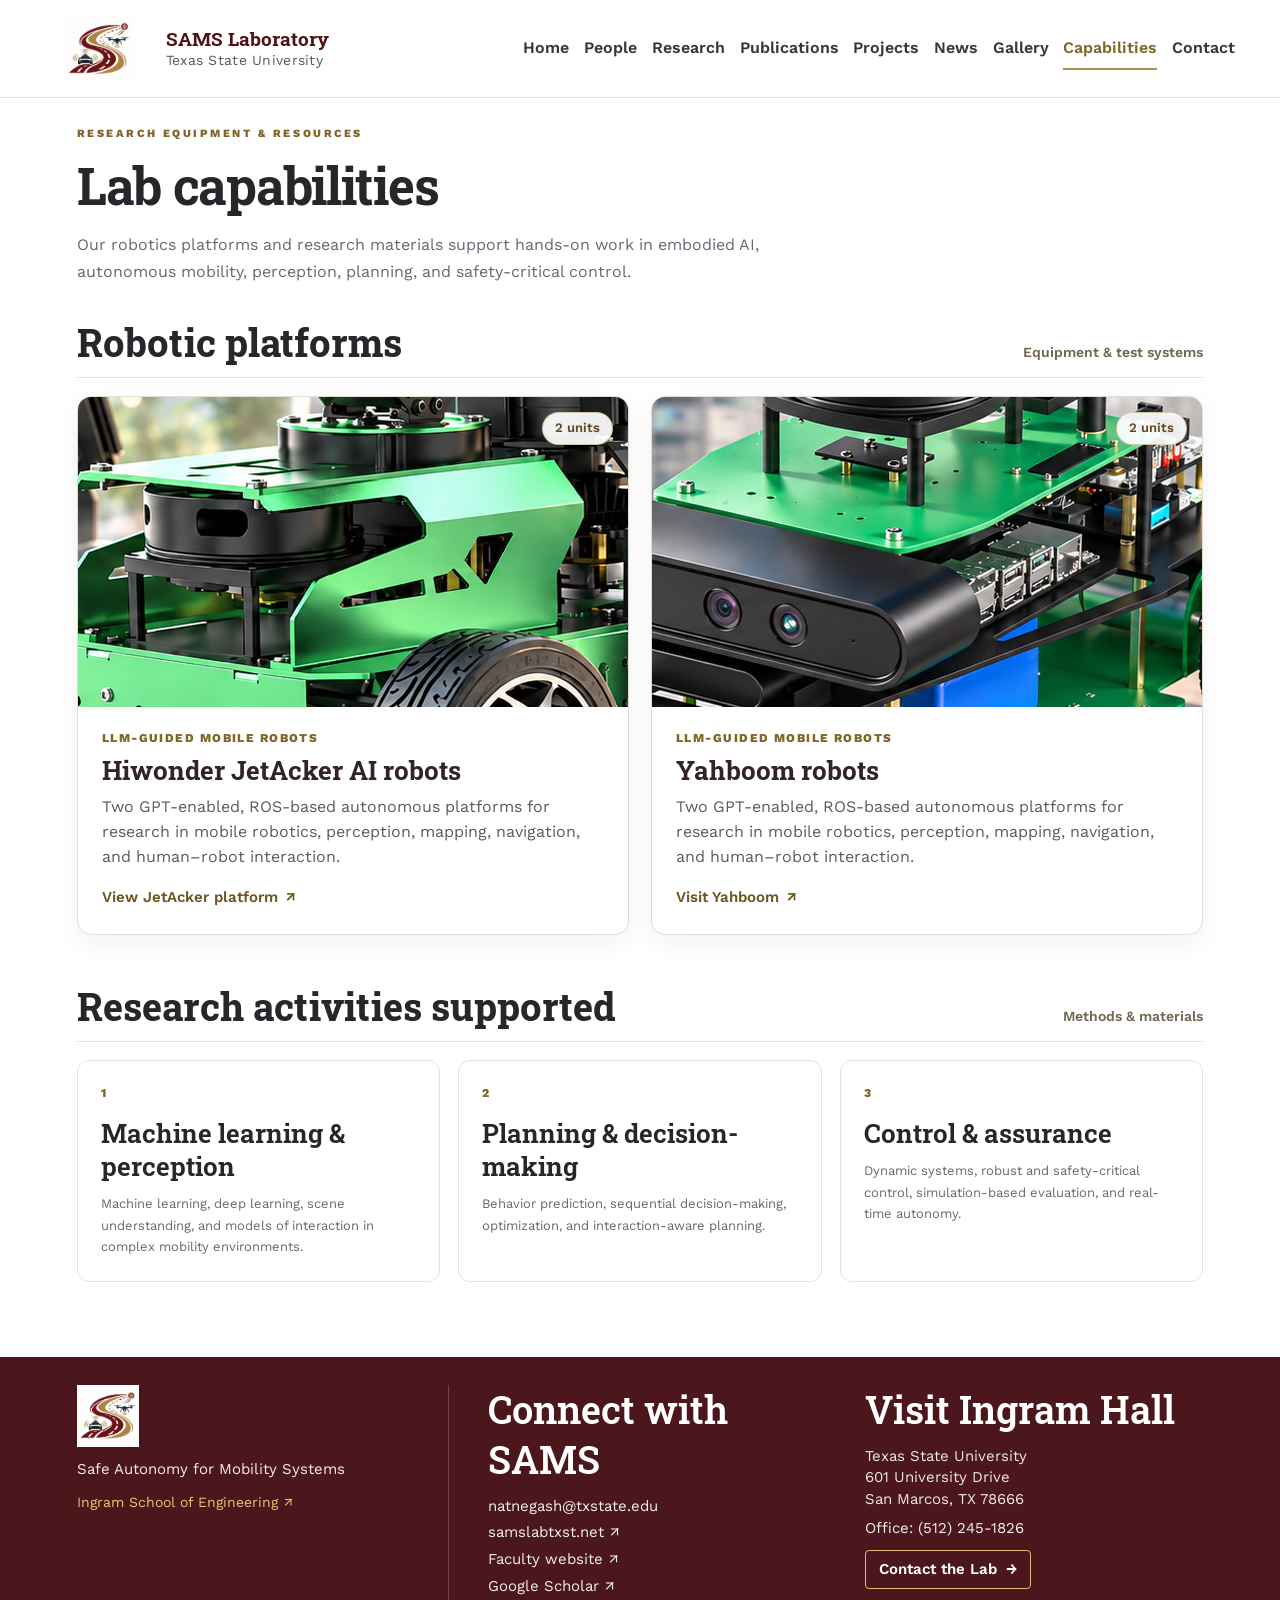
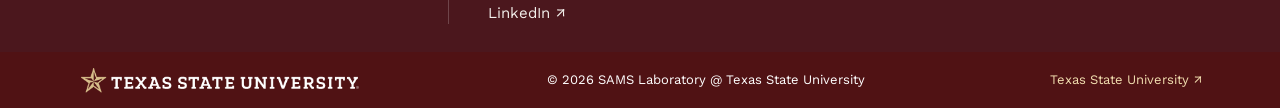
==== commit 4d9c9f5a: "Update capabilities.html" ====
--- a/capabilities.html
+++ b/capabilities.html
@@ -66,9 +66,9 @@
     <section class="capability-section supported-work" aria-labelledby="supported-work-heading">
       <div class="academic-heading"><h2 id="supported-work-heading">Research activities supported</h2><span>Methods &amp; materials</span></div>
       <div class="cards">
-        <article class="card"><div class="num">01</div><h3>Machine learning &amp; perception</h3><p>Machine learning, deep learning, scene understanding, and models of interaction in complex mobility environments.</p></article>
-        <article class="card"><div class="num">02</div><h3>Planning &amp; decision-making</h3><p>Behavior prediction, sequential decision-making, optimization, and interaction-aware planning.</p></article>
-        <article class="card"><div class="num">03</div><h3>Control &amp; assurance</h3><p>Dynamic systems, robust and safety-critical control, simulation-based evaluation, and real-time autonomy.</p></article>
+        <article class="card"><div class="num">1</div><h3>Machine learning &amp; perception</h3><p>Machine learning, deep learning, scene understanding, and models of interaction in complex mobility environments.</p></article>
+        <article class="card"><div class="num">2</div><h3>Planning &amp; decision-making</h3><p>Behavior prediction, sequential decision-making, optimization, and interaction-aware planning.</p></article>
+        <article class="card"><div class="num">3</div><h3>Control &amp; assurance</h3><p>Dynamic systems, robust and safety-critical control, simulation-based evaluation, and real-time autonomy.</p></article>
       </div>
     </section>
   </div>
--- a/style.css
+++ b/style.css
@@ -384,7 +384,6 @@
 .capability-equipment-card:hover .capability-card-link{text-decoration:underline;text-underline-offset:3px}
 .supported-work .cards{margin-top:6px}
 @media(max-width:760px){.capability-equipment-grid{grid-template-columns:1fr}.capability-card-media{aspect-ratio:16/9}}
-
 @media(prefers-reduced-motion:reduce){.capability-equipment-card{transition:none}.capability-equipment-card:hover{transform:none}}
 
 /* Gallery collection cards use a representative photo before the album is opened. */
@@ -482,3 +481,16 @@
 @media(max-width:850px){.contact-hero{grid-template-columns:1fr;gap:25px;padding-top:55px}.contact-hero-art{min-height:280px;max-width:620px;width:100%;justify-self:center}.contact-opportunity-grid{grid-template-columns:1fr 1fr}.contact-visit{grid-template-columns:1fr}.contact-visit-copy{max-width:680px}}
 @media(max-width:560px){.contact-main{padding-left:20px;padding-right:20px}.contact-hero .heading{font-size:42px}.contact-hero-art{min-height:245px}.contact-art-mark{width:100px;height:100px;font-size:64px}.contact-opportunity-grid{grid-template-columns:1fr}.contact-opportunity{min-height:0}.contact-map-caption{flex-direction:column;gap:4px}}
 
+
+/* Compact contact sections and the three office details while preserving text sizes. */
+.contact-hero{min-height:0!important;padding:8px 0!important}
+.contact-hero-art{min-height:0!important;aspect-ratio:1.8/1!important}
+.contact-connect{padding:8px 0!important}
+.contact-section-heading{margin-bottom:10px!important}
+.contact-visit{padding-top:8px!important}
+.contact-location-card{gap:2px!important;padding:12px 16px!important}
+.contact-location-card .location-detail{gap:8px!important;padding:2px 0!important}
+.contact-location-card .location-detail>div{gap:1px!important}
+.contact-location-card .location-detail strong,.contact-location-card .location-detail a{line-height:1.35!important}
+@media(max-width:850px){.contact-hero{padding:8px 0!important}.contact-hero-art{aspect-ratio:1.8/1!important}.contact-connect{padding:8px 0!important}.contact-visit{padding-top:8px!important}}
+@media(max-width:560px){.contact-hero{padding:6px 0!important}.contact-hero-art{aspect-ratio:1.65/1!important}.contact-connect{padding:6px 0!important}.contact-section-heading{margin-bottom:8px!important}.contact-visit{padding-top:6px!important}.contact-location-card{gap:1px!important;padding:10px 12px!important}.contact-location-card .location-detail{gap:7px!important;padding:1px 0!important}}
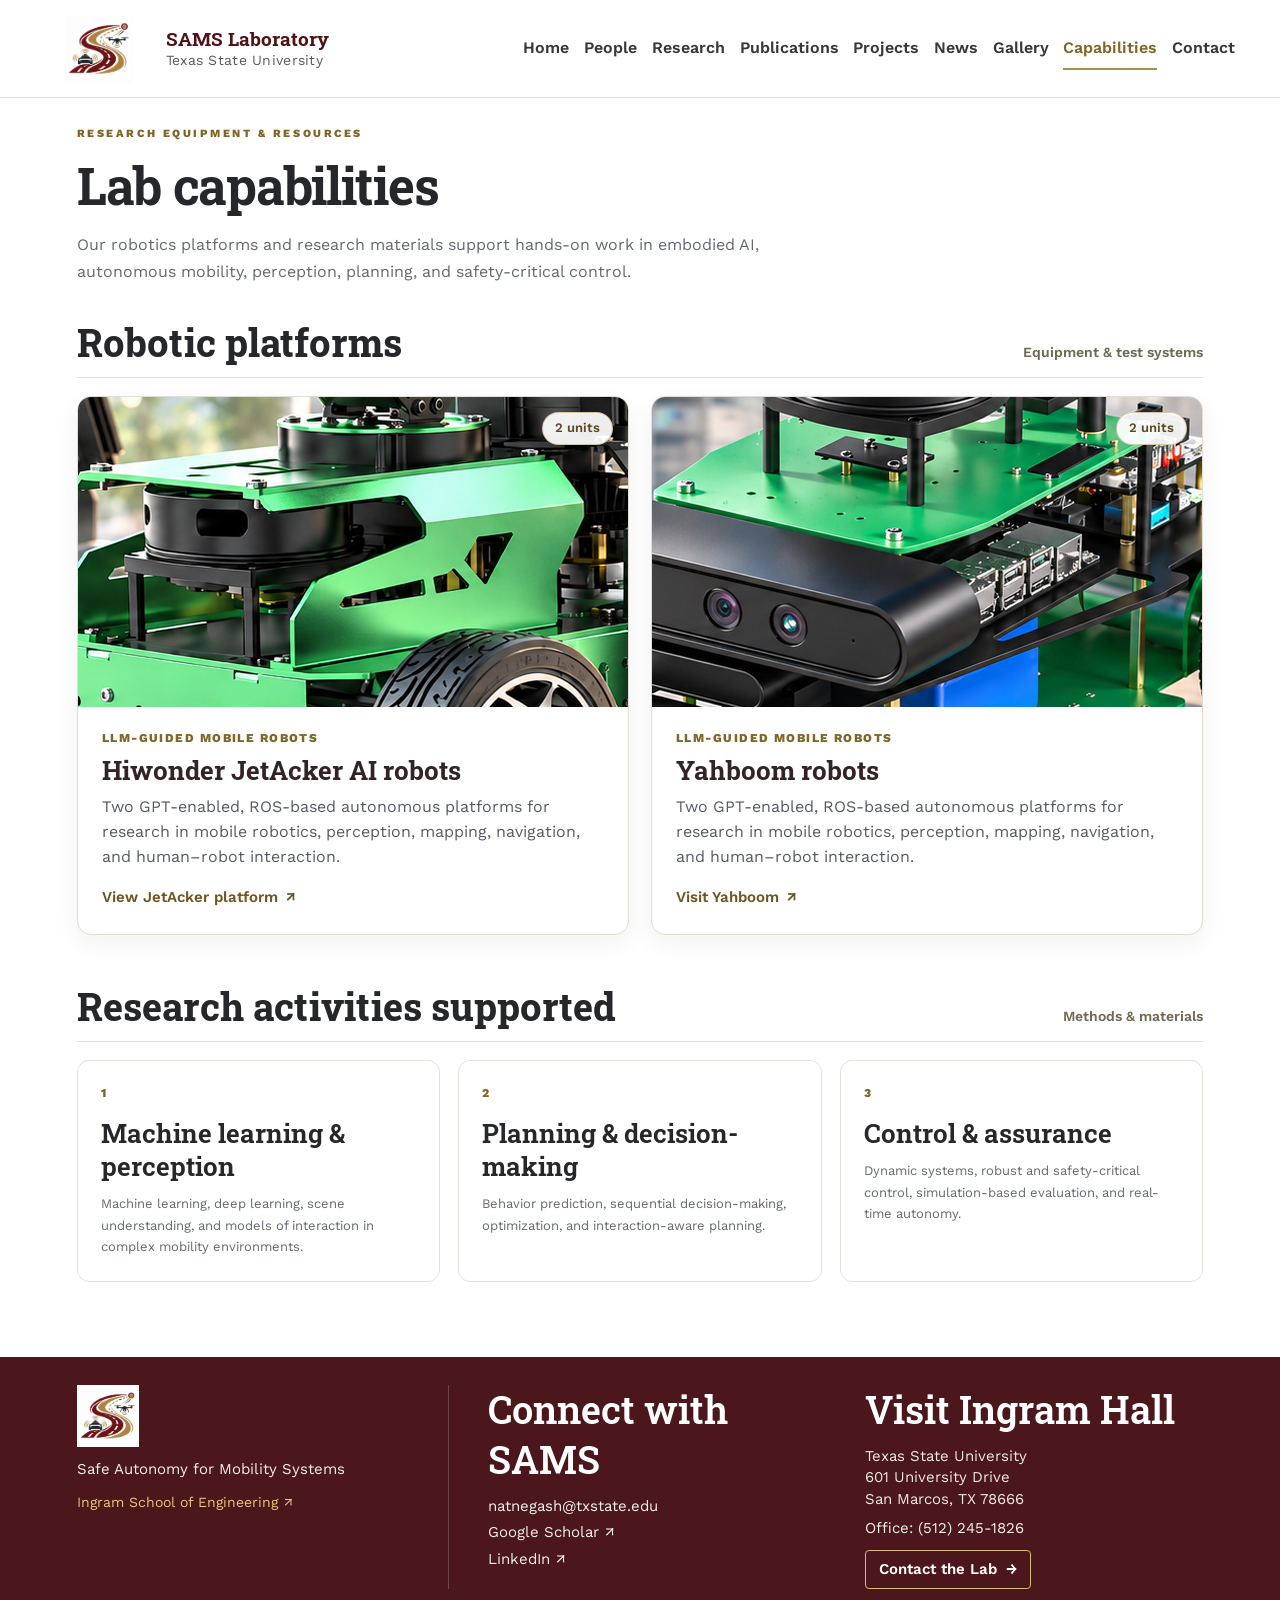
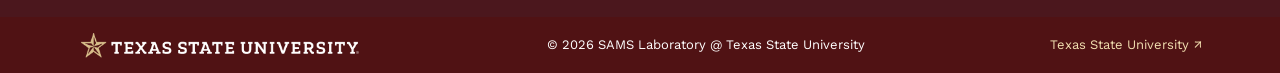
==== commit f9651b29: "Update capabilities.html" ====
--- a/capabilities.html
+++ b/capabilities.html
@@ -84,8 +84,6 @@
     <div class="footer-column">
       <h2>Connect with SAMS</h2>
       <a href="mailto:natnegash@txstate.edu">natnegash@txstate.edu</a>
-      <a href="https://samslabtxst.net/" target="_blank" rel="noopener">samslabtxst.net <span aria-hidden="true">↗</span></a>
-      <a href="https://natnael-m-negash.net/" target="_blank" rel="noopener">Faculty website <span aria-hidden="true">↗</span></a>
       <a href="https://scholar.google.com/citations?user=de8_IgUAAAAJ&amp;hl=en" target="_blank" rel="noopener">Google Scholar <span aria-hidden="true">↗</span></a>
       <a href="https://www.linkedin.com/in/natnael-m-negash-ph-d-12721473/" target="_blank" rel="noopener">LinkedIn <span aria-hidden="true">↗</span></a>
     </div>
--- a/style.css
+++ b/style.css
@@ -12,7 +12,7 @@
 .people-row .inside p{line-height:1.5}
 .person-link{color:var(--orange);font-weight:700}
 .people-row .inside p+p{margin-top:8px}
-@media(min-width:1050px) and (min-height:700px){.people-hierarchy{gap:clamp(10px,2vh,20px)}.people-row .person{min-height:clamp(115px,17vh,165px)}}
+@media(min-width:1050px) and (min-height:700px){.people-hierarchy{gap:clamp(10px,2vh,16px)}.people-row .person{min-height:clamp(115px,17vh,165px)}}
 @media(max-width:700px){.people-row{grid-template-columns:1fr}.people-row .portrait{width:120px;flex-basis:120px}}
 
 /* Home page gallery preview */
@@ -494,3 +494,32 @@
 .contact-location-card .location-detail strong,.contact-location-card .location-detail a{line-height:1.35!important}
 @media(max-width:850px){.contact-hero{padding:8px 0!important}.contact-hero-art{aspect-ratio:1.8/1!important}.contact-connect{padding:8px 0!important}.contact-visit{padding-top:8px!important}}
 @media(max-width:560px){.contact-hero{padding:6px 0!important}.contact-hero-art{aspect-ratio:1.65/1!important}.contact-connect{padding:6px 0!important}.contact-section-heading{margin-bottom:8px!important}.contact-visit{padding-top:6px!important}.contact-location-card{gap:1px!important;padding:10px 12px!important}.contact-location-card .location-detail{gap:7px!important;padding:1px 0!important}}
+
+
+
+
+
+/* Distinct SAMS opportunity cards with high-contrast white content. */
+.contact-opportunity-grid .contact-opportunity:nth-child(1){background:#236b48!important;border-color:#236b48!important;color:#fff!important}
+.contact-opportunity-grid .contact-opportunity:nth-child(2){background:#173f68!important;border-color:#173f68!important;color:#fff!important}
+.contact-opportunity-grid .contact-opportunity:nth-child(3){background:#ad4b12!important;border-color:#ad4b12!important;color:#fff!important}
+.contact-opportunity-grid .contact-opportunity h3,
+.contact-opportunity-grid .contact-opportunity p,
+.contact-opportunity-grid .contact-opportunity>a,
+.contact-opportunity-grid .contact-opportunity>a span{color:#fff!important}
+.contact-opportunity-grid .contact-opportunity-icon{background:rgba(255,255,255,.16)!important;color:#fff!important;border:1px solid rgba(255,255,255,.28)}
+.contact-opportunity-grid .contact-opportunity:hover{box-shadow:0 14px 34px rgba(20,25,30,.2)}
+.contact-opportunity-grid .contact-opportunity:nth-child(1):hover{border-color:#236b48!important}
+.contact-opportunity-grid .contact-opportunity:nth-child(2):hover{border-color:#173f68!important}
+.contact-opportunity-grid .contact-opportunity:nth-child(3):hover{border-color:#ad4b12!important}
+
+
+/* Use the text-free global mobility illustration in the contact hero. */
+.contact-hero-art{display:block!important;min-height:0!important;aspect-ratio:1.5/1!important;overflow:hidden!important;padding:0!important;border:0!important;border-radius:14px!important;background:transparent!important;box-shadow:none!important}
+.contact-hero-art:before,.contact-hero-art:after{display:none!important}
+.contact-hero-illustration{display:block;width:100%;height:100%;object-fit:cover;border-radius:14px}
+
+/* Keep the homepage navigation at the same size as the other site pages. */
+body.home .site-header nav a{font-size:19.2px}
+@media(max-width:1320px){body.home .site-header nav a{font-size:16px}}
+@media(max-width:1080px){body.home .site-header nav a{font-size:17px}}
